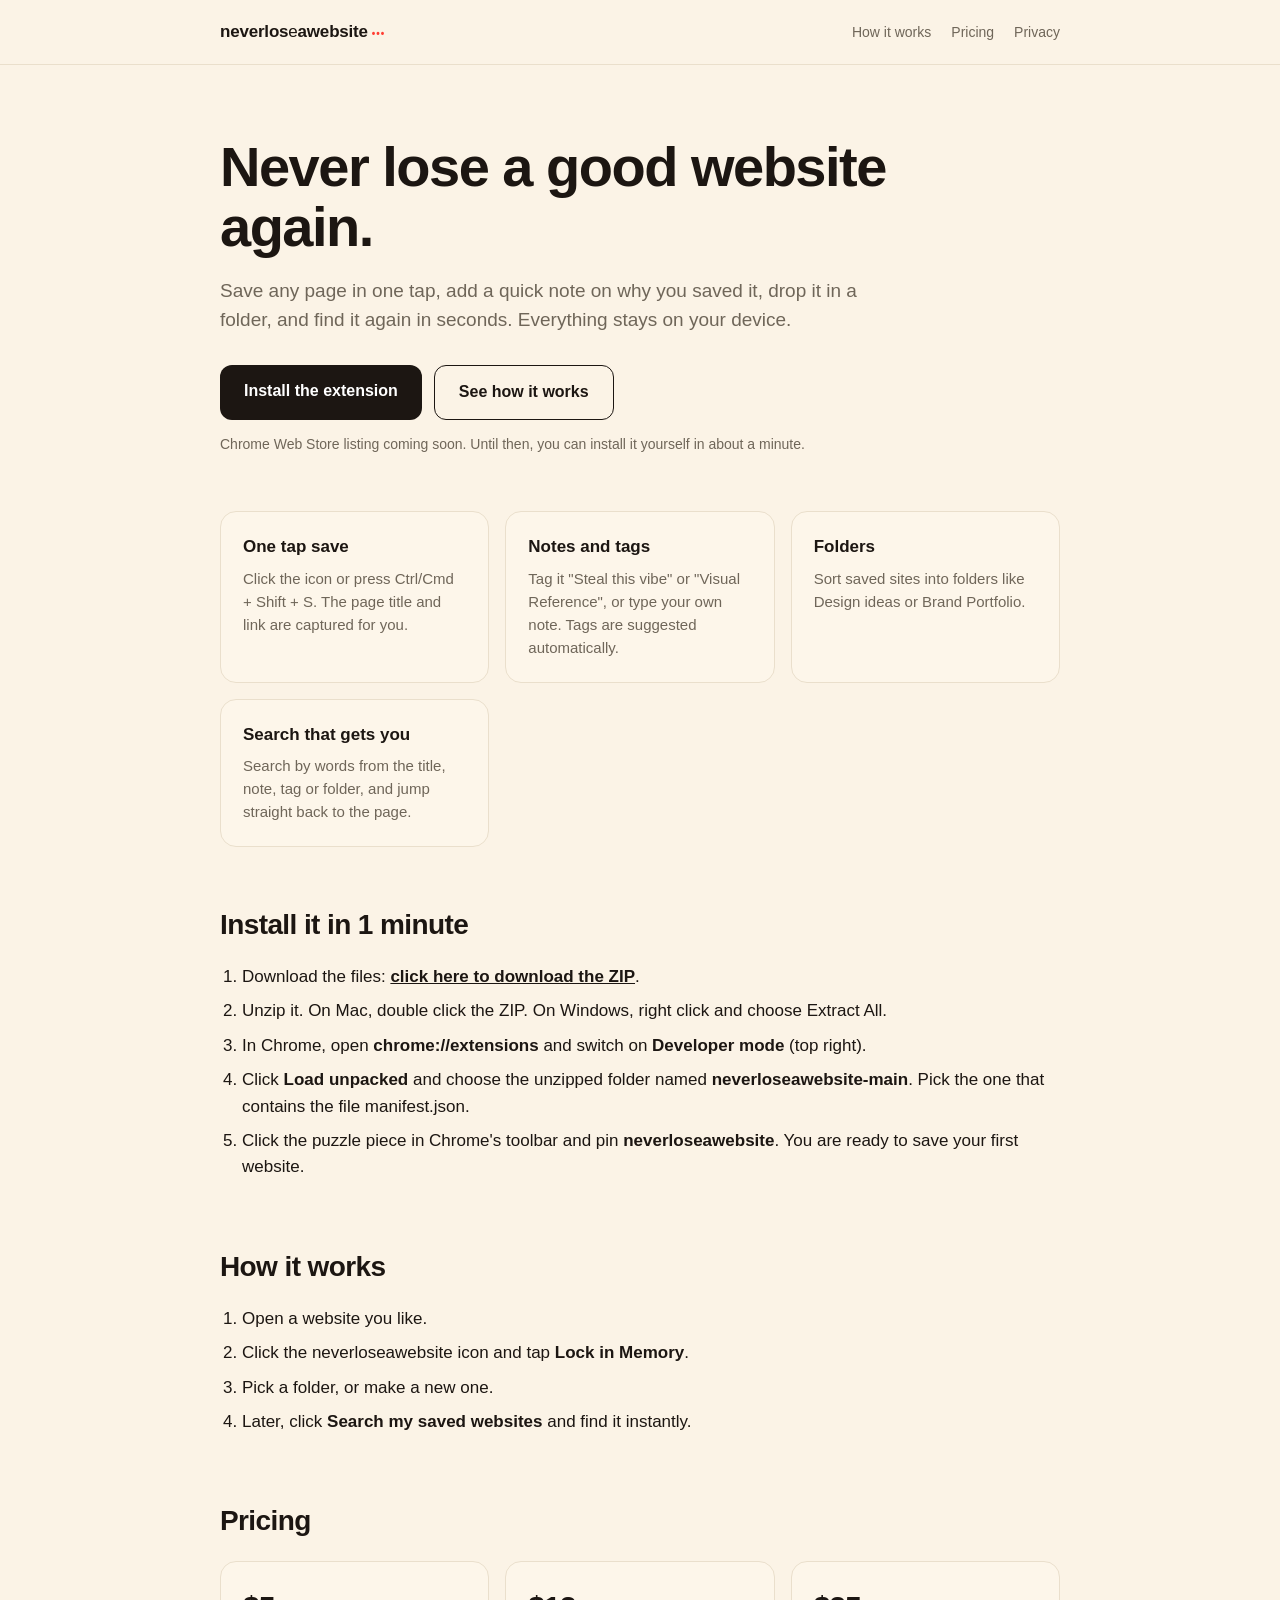
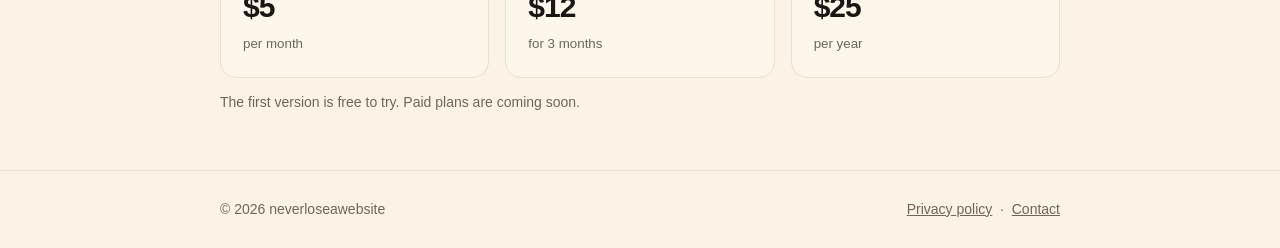
==== index.html @ d27f5d8a "Add install guide to landing page and README Co-Authored-By: Claude Sonnet 5.5 <noreply@anthropic.co" ====
<!DOCTYPE html>
<html lang="en">
<head>
<meta charset="UTF-8">
<meta name="viewport" content="width=device-width, initial-scale=1">
<title>neverloseawebsite | Save any website in one tap</title>
<meta name="description" content="A Chrome extension that saves any website in one tap with a note and tags, sorts it into folders, and helps you find it again in seconds.">
<link rel="icon" href="icons/icon48.png">
<link rel="stylesheet" href="style.css">
</head>
<body>
<header><div class="wrap">
  <a class="logo" href="/">neverlos<span>e</span>awebsite<i>&bull;&bull;&bull;</i></a>
  <nav><a href="#how">How it works</a><a href="#pricing">Pricing</a><a href="privacy.html">Privacy</a></nav>
</div></header>

<main class="wrap">
  <section class="hero">
    <h1>Never lose a good website again.</h1>
    <p class="sub">Save any page in one tap, add a quick note on why you saved it, drop it in a folder, and find it again in seconds. Everything stays on your device.</p>
    <div class="cta">
      <a class="btn" href="#install">Install the extension</a>
      <a class="btn alt" href="#how">See how it works</a>
    </div>
    <p class="note">Chrome Web Store listing coming soon. Until then, you can install it yourself in about a minute.</p>
  </section>

  <section class="grid">
    <div class="card"><h3>One tap save</h3><p>Click the icon or press Ctrl/Cmd + Shift + S. The page title and link are captured for you.</p></div>
    <div class="card"><h3>Notes and tags</h3><p>Tag it "Steal this vibe" or "Visual Reference", or type your own note. Tags are suggested automatically.</p></div>
    <div class="card"><h3>Folders</h3><p>Sort saved sites into folders like Design ideas or Brand Portfolio.</p></div>
    <div class="card"><h3>Search that gets you</h3><p>Search by words from the title, note, tag or folder, and jump straight back to the page.</p></div>
  </section>

  <section class="steps" id="install">
    <h2>Install it in 1 minute</h2>
    <ol>
      <li>Download the files: <a href="https://github.com/preksss1310/neverloseawebsite/archive/refs/heads/main.zip"><b>click here to download the ZIP</b></a>.</li>
      <li>Unzip it. On Mac, double click the ZIP. On Windows, right click and choose Extract All.</li>
      <li>In Chrome, open <b>chrome://extensions</b> and switch on <b>Developer mode</b> (top right).</li>
      <li>Click <b>Load unpacked</b> and choose the unzipped folder named <b>neverloseawebsite-main</b>. Pick the one that contains the file manifest.json.</li>
      <li>Click the puzzle piece in Chrome's toolbar and pin <b>neverloseawebsite</b>. You are ready to save your first website.</li>
    </ol>
  </section>

  <section class="steps" id="how">
    <h2>How it works</h2>
    <ol>
      <li>Open a website you like.</li>
      <li>Click the neverloseawebsite icon and tap <b>Lock in Memory</b>.</li>
      <li>Pick a folder, or make a new one.</li>
      <li>Later, click <b>Search my saved websites</b> and find it instantly.</li>
    </ol>
  </section>

  <section class="pricing" id="pricing">
    <h2>Pricing</h2>
    <div class="plans">
      <div class="card plan"><b>$5</b><small>per month</small></div>
      <div class="card plan"><b>$12</b><small>for 3 months</small></div>
      <div class="card plan"><b>$25</b><small>per year</small></div>
    </div>
    <p class="note">The first version is free to try. Paid plans are coming soon.</p>
  </section>
</main>

<footer><div class="wrap">
  <span>&copy; 2026 neverloseawebsite</span>
  <span><a href="privacy.html">Privacy policy</a> &nbsp;&middot;&nbsp; <a href="https://github.com/preksss1310/neverloseawebsite/issues">Contact</a></span>
</div></footer>
</body>
</html>
---- style.css ----
*{box-sizing:border-box;margin:0;padding:0}
:root{--bg:#fbf3e6;--card:#fdf6ea;--line:#eadfcc;--ink:#1c1612;--mute:#6f6659;--red:#ff3b30}
body{background:var(--bg);color:var(--ink);font-family:-apple-system,BlinkMacSystemFont,"Segoe UI",Roboto,Helvetica,Arial,sans-serif;line-height:1.55}
a{color:inherit}
.wrap{max-width:880px;margin:0 auto;padding:0 20px}
header{border-bottom:1px solid var(--line)}
header .wrap{display:flex;justify-content:space-between;align-items:center;height:64px}
.logo{font-weight:700;font-size:17px;letter-spacing:-.2px;text-decoration:none}
.logo span{font-weight:400}
.logo i{color:var(--red);font-style:normal;font-size:10px;letter-spacing:1px;margin-left:4px}
nav a{font-size:14px;color:var(--mute);text-decoration:none;margin-left:20px}
nav a:hover{color:var(--ink)}
.hero{padding:72px 0 56px}
h1{font-size:clamp(34px,6vw,56px);line-height:1.08;letter-spacing:-1.5px;max-width:14em}
.sub{font-size:19px;color:var(--mute);max-width:34em;margin-top:18px}
.cta{display:flex;flex-wrap:wrap;gap:12px;margin-top:30px}
.btn{display:inline-block;padding:14px 24px;border-radius:12px;font-weight:600;font-size:16px;text-decoration:none;background:var(--ink);color:#fff}
.btn.alt{background:transparent;color:var(--ink);border:1.5px solid var(--ink)}
.note{font-size:14px;color:var(--mute);margin-top:14px}
.grid{display:grid;grid-template-columns:repeat(auto-fit,minmax(240px,1fr));gap:16px;padding-bottom:56px}
.card{background:var(--card);border:1px solid var(--line);border-radius:16px;padding:22px}
.card h3{font-size:17px;margin-bottom:6px}
.card p{font-size:15px;color:var(--mute)}
h2{font-size:28px;letter-spacing:-.6px;margin-bottom:18px}
.steps{padding-bottom:56px}
.steps ol{padding-left:22px;font-size:17px}
.steps li{margin-bottom:8px}
.pricing{padding-bottom:56px}
.plans{display:grid;grid-template-columns:repeat(auto-fit,minmax(200px,1fr));gap:16px}
.plan b{font-size:30px;letter-spacing:-1px}
.plan small{display:block;color:var(--mute);margin-top:4px}
footer{border-top:1px solid var(--line);padding:28px 0;font-size:14px;color:var(--mute)}
footer .wrap{display:flex;flex-wrap:wrap;gap:8px 24px;justify-content:space-between}
.doc{padding:56px 0 72px;max-width:680px}
.doc h1{font-size:38px;letter-spacing:-1px;margin-bottom:8px}
.doc h2{font-size:21px;margin:30px 0 8px;letter-spacing:-.3px}
.doc p,.doc li{font-size:16px;margin-bottom:10px}
.doc ul{padding-left:22px}
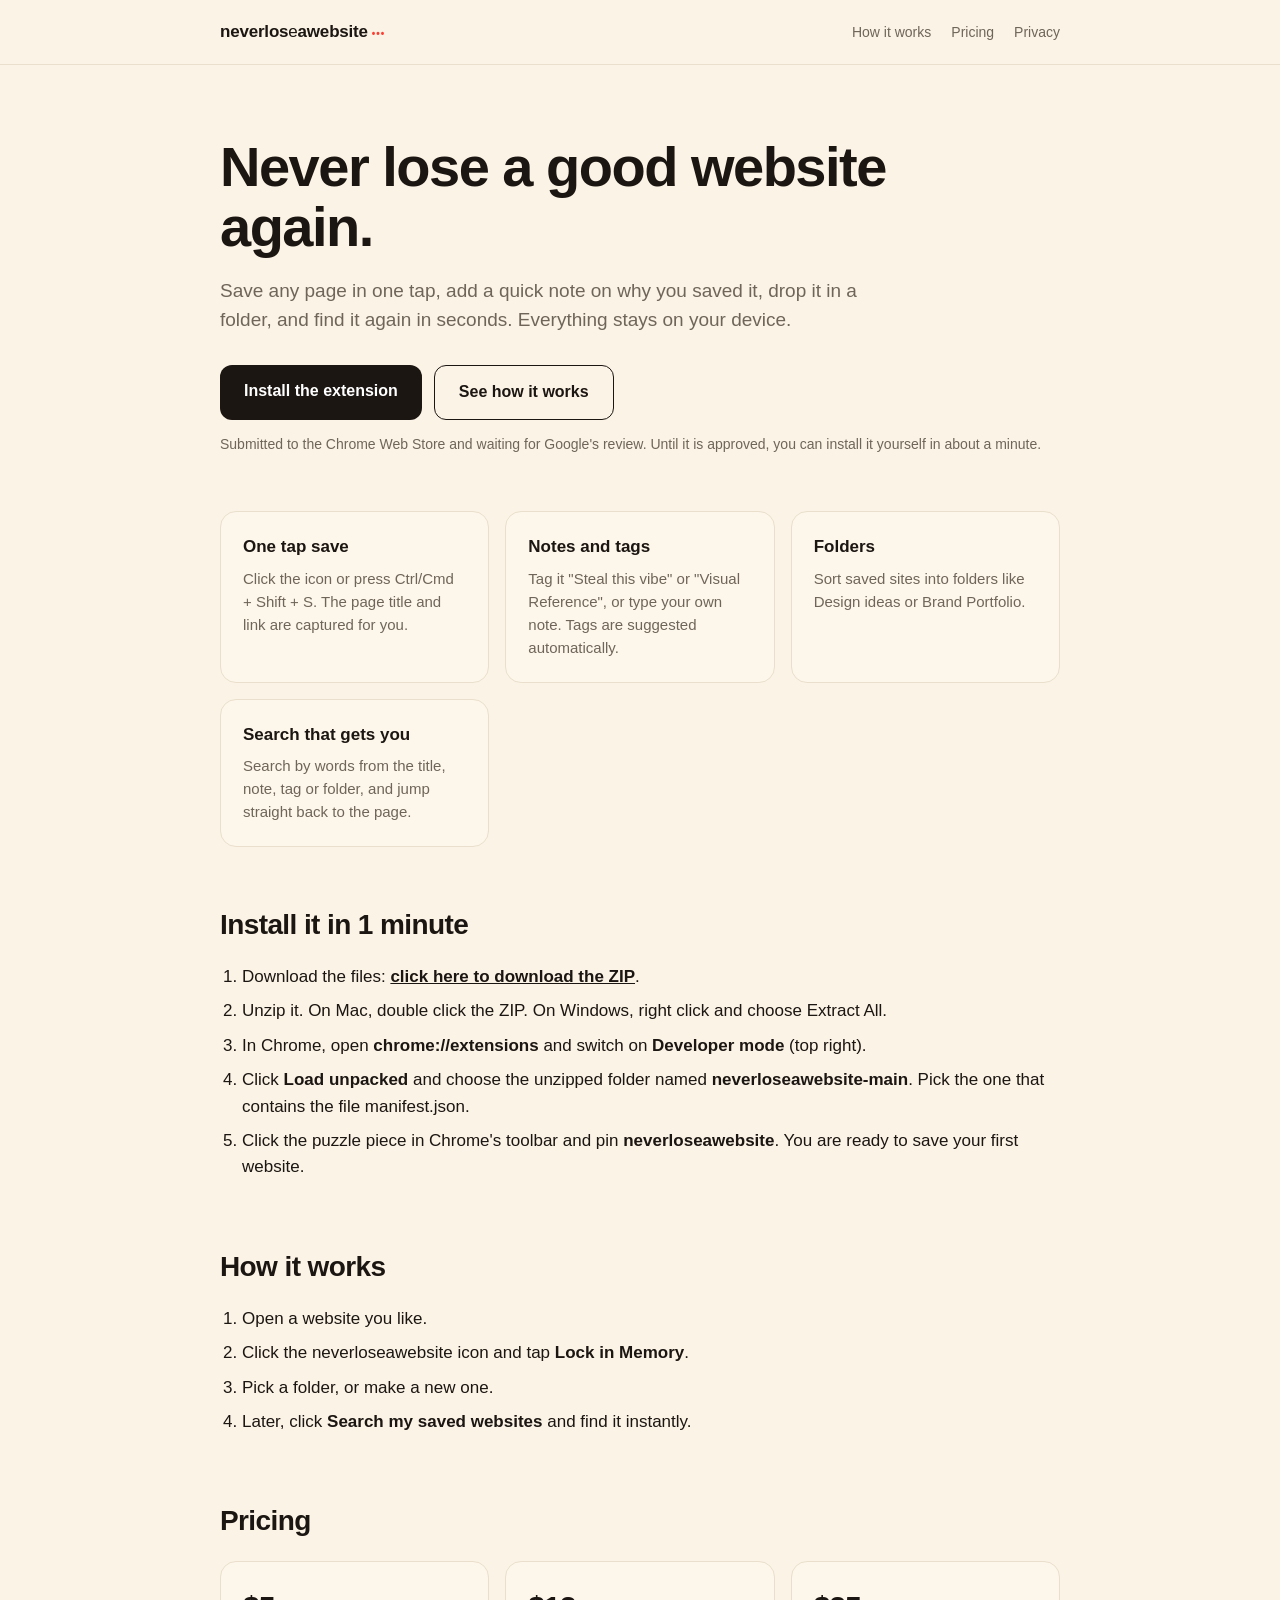
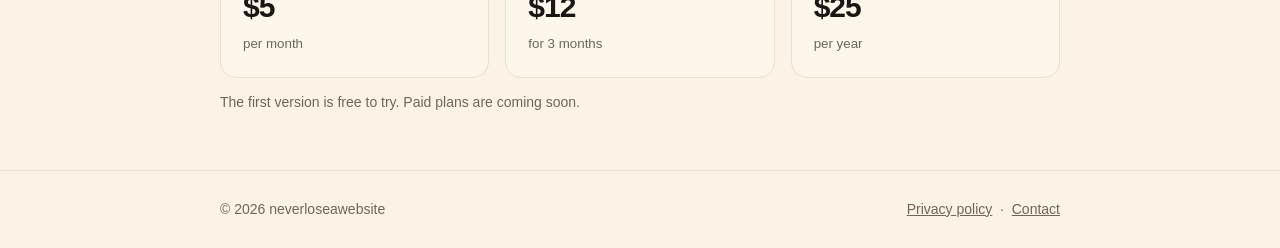
==== commit d3a6d189: "Landing page: note that the extension is in Chrome Web Store review Co-Authored-By: Claude Sonnet 5." ====
--- a/index.html
+++ b/index.html
@@ -22,7 +22,7 @@
       <a class="btn" href="#install">Install the extension</a>
       <a class="btn alt" href="#how">See how it works</a>
     </div>
-    <p class="note">Chrome Web Store listing coming soon. Until then, you can install it yourself in about a minute.</p>
+    <p class="note">Submitted to the Chrome Web Store and waiting for Google's review. Until it is approved, you can install it yourself in about a minute.</p>
   </section>
 
   <section class="grid">
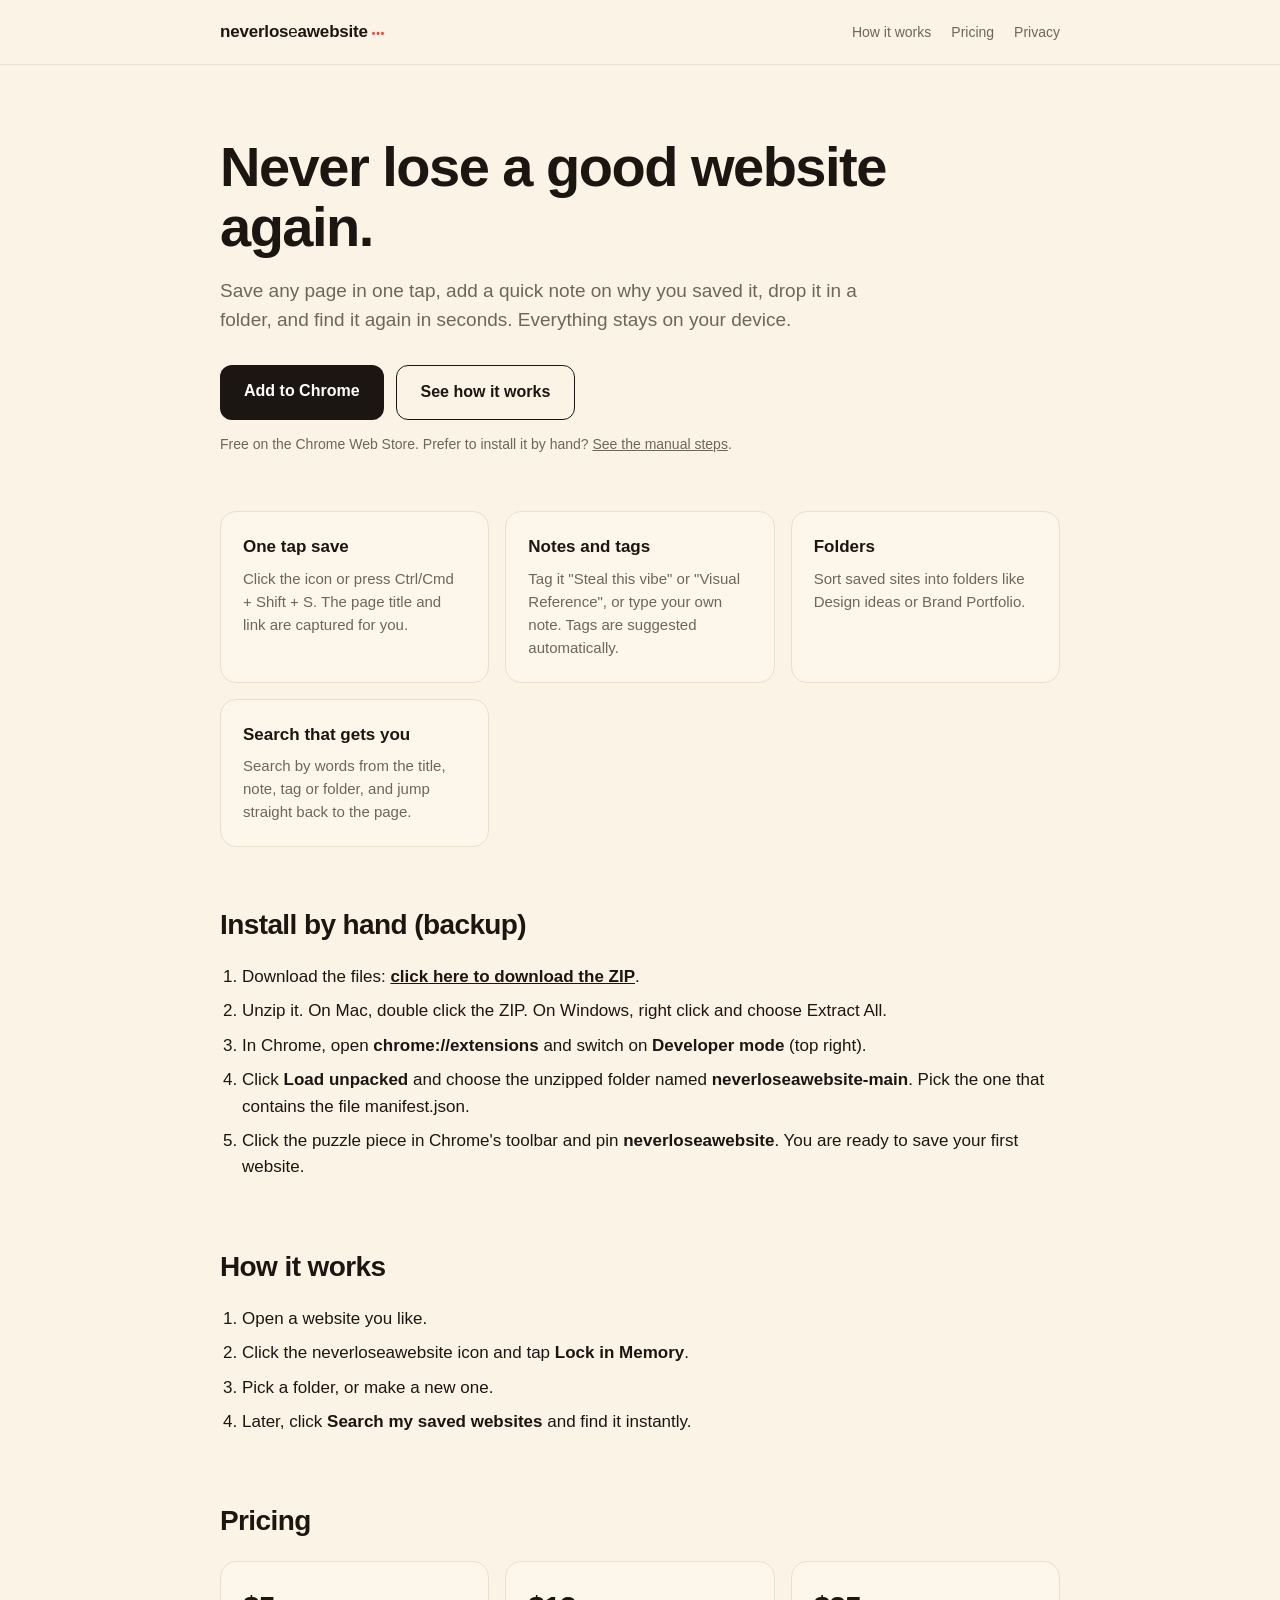
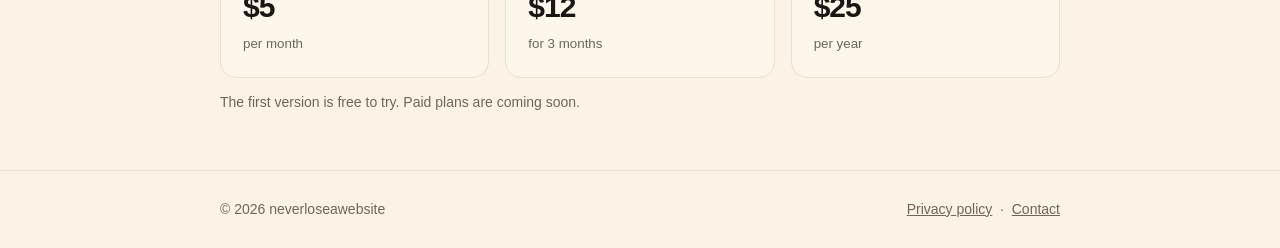
==== commit 426757cc: "Landing page: link to the live Chrome Web Store listing Co-Authored-By: Claude Sonnet 5.5 <noreply@a" ====
--- a/index.html
+++ b/index.html
@@ -7,6 +7,9 @@
 <meta name="description" content="A Chrome extension that saves any website in one tap with a note and tags, sorts it into folders, and helps you find it again in seconds.">
 <link rel="icon" href="icons/icon48.png">
 <link rel="stylesheet" href="style.css">
+<script>
+  (function(c,l,a,r,i,t,y){c[a]=c[a]||function(){(c[a].q=c[a].q||[]).push(arguments)};t=l.createElement(r);t.async=1;t.src="https://www.clarity.ms/tag/"+i;y=l.getElementsByTagName(r)[0];y.parentNode.insertBefore(t,y);})(window,document,"clarity","script","z2q0ud1vxc");
+</script>
 </head>
 <body>
 <header><div class="wrap">
@@ -19,10 +22,10 @@
     <h1>Never lose a good website again.</h1>
     <p class="sub">Save any page in one tap, add a quick note on why you saved it, drop it in a folder, and find it again in seconds. Everything stays on your device.</p>
     <div class="cta">
-      <a class="btn" href="#install">Install the extension</a>
+      <a class="btn" href="https://chromewebstore.google.com/detail/neverloseawebsite/dgohoablonkihbfppaafmcgccmpkafag">Add to Chrome</a>
       <a class="btn alt" href="#how">See how it works</a>
     </div>
-    <p class="note">Submitted to the Chrome Web Store and waiting for Google's review. Until it is approved, you can install it yourself in about a minute.</p>
+    <p class="note">Free on the Chrome Web Store. Prefer to install it by hand? <a href="#install">See the manual steps</a>.</p>
   </section>
 
   <section class="grid">
@@ -33,7 +36,7 @@
   </section>
 
   <section class="steps" id="install">
-    <h2>Install it in 1 minute</h2>
+    <h2>Install by hand (backup)</h2>
     <ol>
       <li>Download the files: <a href="https://github.com/preksss1310/neverloseawebsite/archive/refs/heads/main.zip"><b>click here to download the ZIP</b></a>.</li>
       <li>Unzip it. On Mac, double click the ZIP. On Windows, right click and choose Extract All.</li>
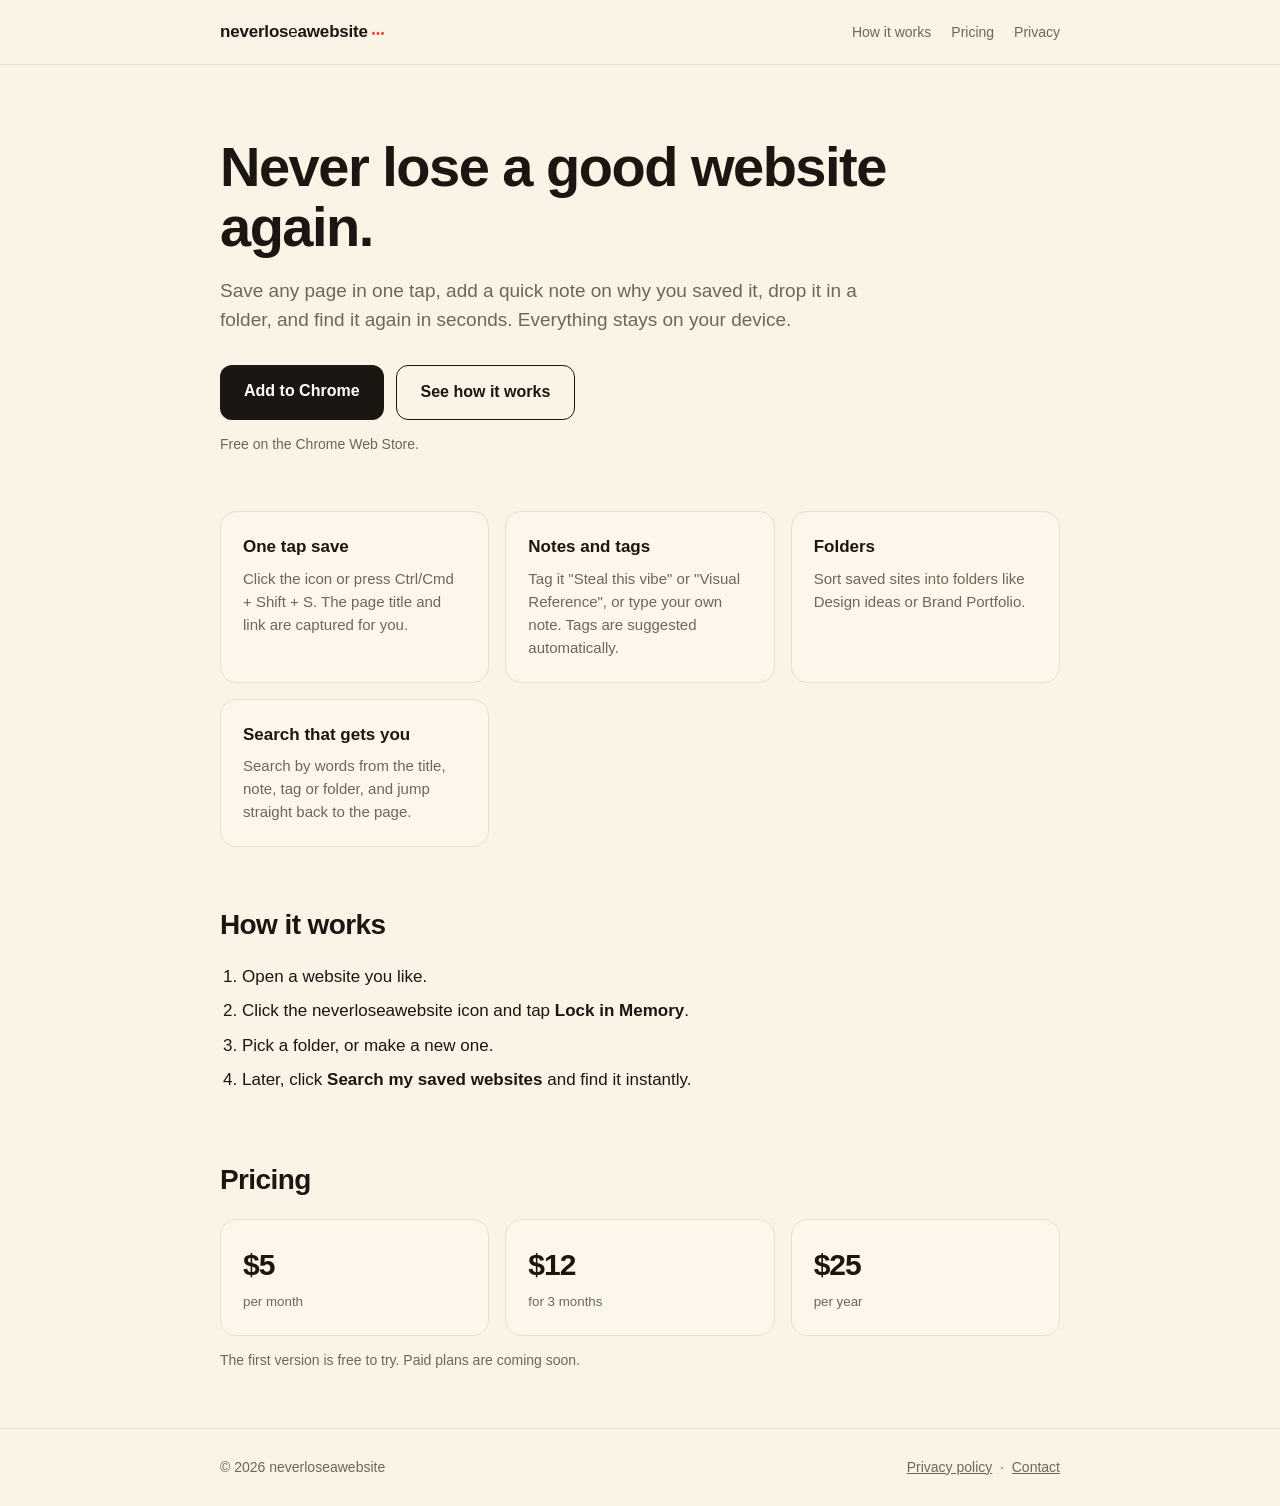
==== commit 381ac495: "v1.2.0: smarter on-device tag detection; remove manual install steps from site Co-Authored-By: Claud" ====
--- a/index.html
+++ b/index.html
@@ -25,7 +25,7 @@
       <a class="btn" href="https://chromewebstore.google.com/detail/neverloseawebsite/dgohoablonkihbfppaafmcgccmpkafag">Add to Chrome</a>
       <a class="btn alt" href="#how">See how it works</a>
     </div>
-    <p class="note">Free on the Chrome Web Store. Prefer to install it by hand? <a href="#install">See the manual steps</a>.</p>
+    <p class="note">Free on the Chrome Web Store.</p>
   </section>
 
   <section class="grid">
@@ -33,17 +33,6 @@
     <div class="card"><h3>Notes and tags</h3><p>Tag it "Steal this vibe" or "Visual Reference", or type your own note. Tags are suggested automatically.</p></div>
     <div class="card"><h3>Folders</h3><p>Sort saved sites into folders like Design ideas or Brand Portfolio.</p></div>
     <div class="card"><h3>Search that gets you</h3><p>Search by words from the title, note, tag or folder, and jump straight back to the page.</p></div>
-  </section>
-
-  <section class="steps" id="install">
-    <h2>Install by hand (backup)</h2>
-    <ol>
-      <li>Download the files: <a href="https://github.com/preksss1310/neverloseawebsite/archive/refs/heads/main.zip"><b>click here to download the ZIP</b></a>.</li>
-      <li>Unzip it. On Mac, double click the ZIP. On Windows, right click and choose Extract All.</li>
-      <li>In Chrome, open <b>chrome://extensions</b> and switch on <b>Developer mode</b> (top right).</li>
-      <li>Click <b>Load unpacked</b> and choose the unzipped folder named <b>neverloseawebsite-main</b>. Pick the one that contains the file manifest.json.</li>
-      <li>Click the puzzle piece in Chrome's toolbar and pin <b>neverloseawebsite</b>. You are ready to save your first website.</li>
-    </ol>
   </section>
 
   <section class="steps" id="how">
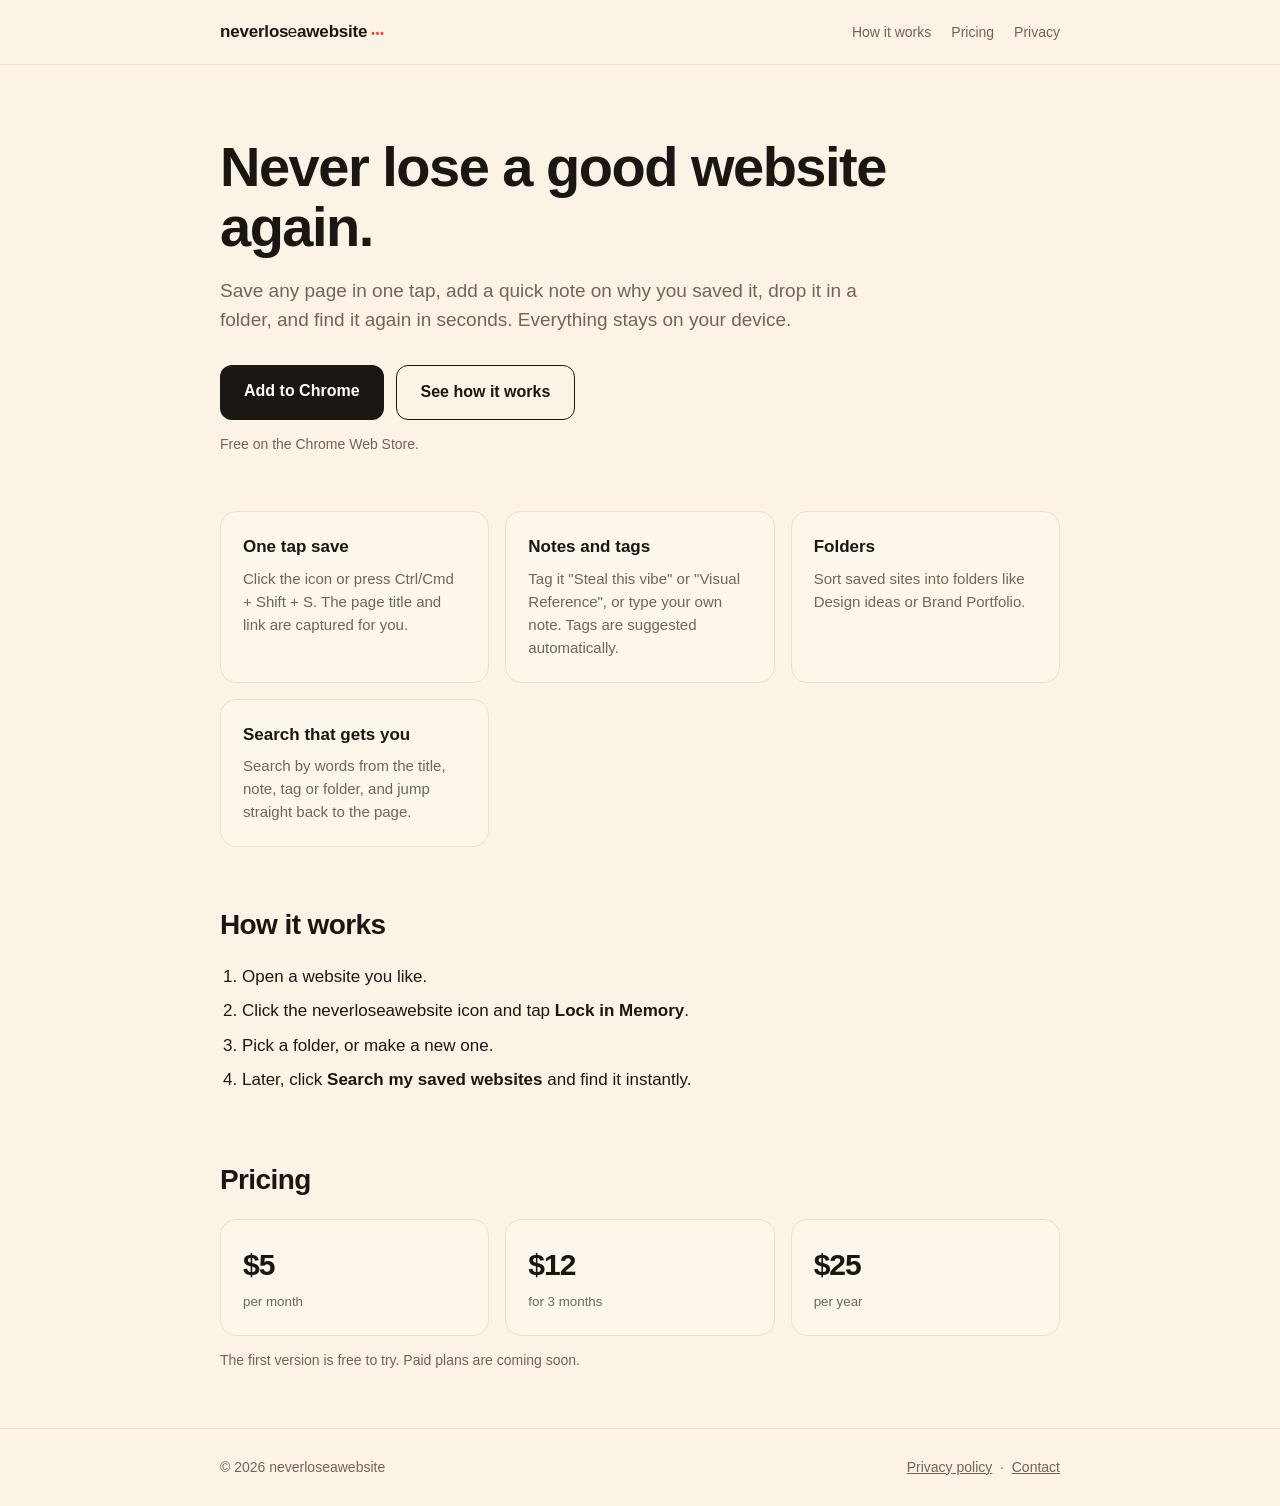
==== commit 73c04acc: "Wordmark kerning and spacing fix, bolder search link Co-Authored-By: Claude Sonnet 5.5 <noreply@anth" ====
--- a/index.html
+++ b/index.html
@@ -13,7 +13,7 @@
 </head>
 <body>
 <header><div class="wrap">
-  <a class="logo" href="/">neverlos<span>e</span>awebsite<i>&bull;&bull;&bull;</i></a>
+  <a class="logo" href="/">neverlos<span style="margin-left:-0.03em">e</span>awebsite<i>&bull;&bull;&bull;</i></a>
   <nav><a href="#how">How it works</a><a href="#pricing">Pricing</a><a href="privacy.html">Privacy</a></nav>
 </div></header>
 
--- a/style.css
+++ b/style.css
@@ -5,7 +5,7 @@
 .wrap{max-width:880px;margin:0 auto;padding:0 20px}
 header{border-bottom:1px solid var(--line)}
 header .wrap{display:flex;justify-content:space-between;align-items:center;height:64px}
-.logo{font-weight:700;font-size:17px;letter-spacing:-.2px;text-decoration:none}
+.logo{font-weight:700;font-size:17px;letter-spacing:-.2px;text-decoration:none;font-kerning:normal;text-rendering:optimizeLegibility}
 .logo span{font-weight:400}
 .logo i{color:var(--red);font-style:normal;font-size:10px;letter-spacing:1px;margin-left:4px}
 nav a{font-size:14px;color:var(--mute);text-decoration:none;margin-left:20px}
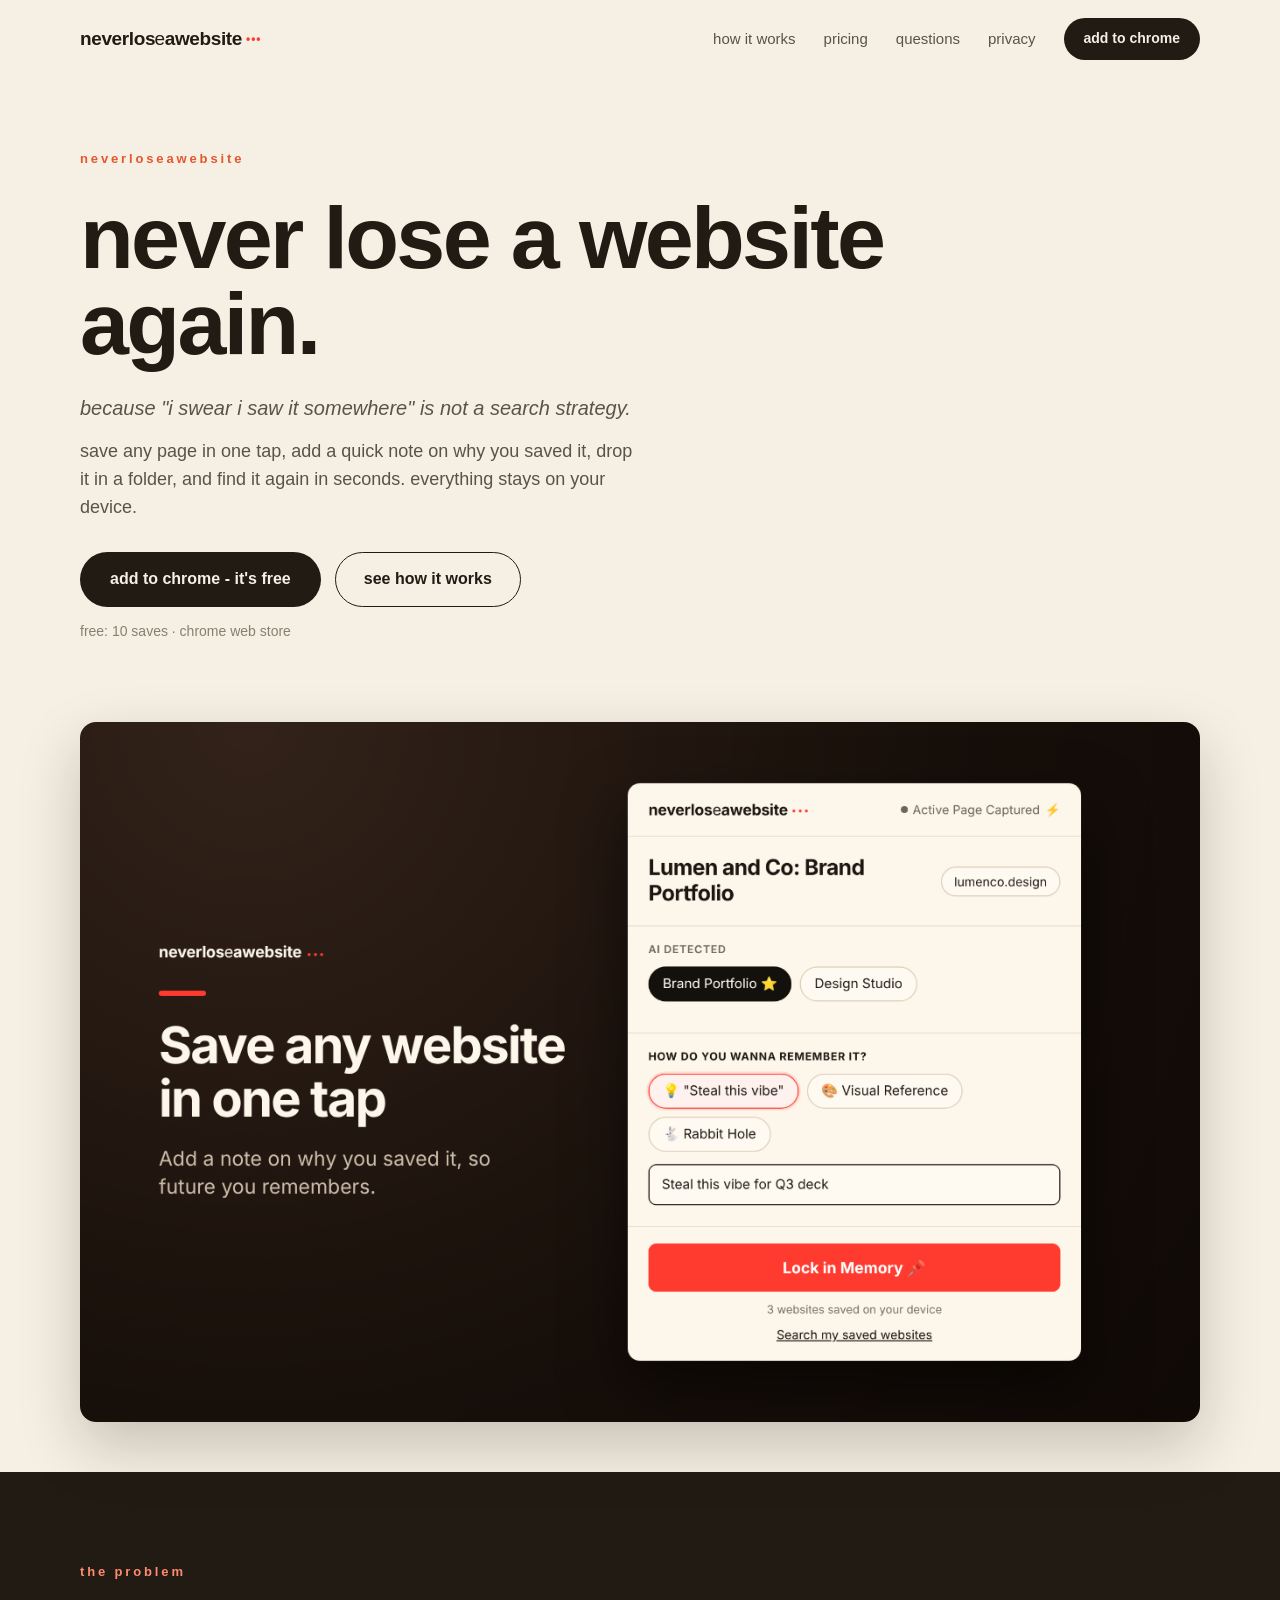
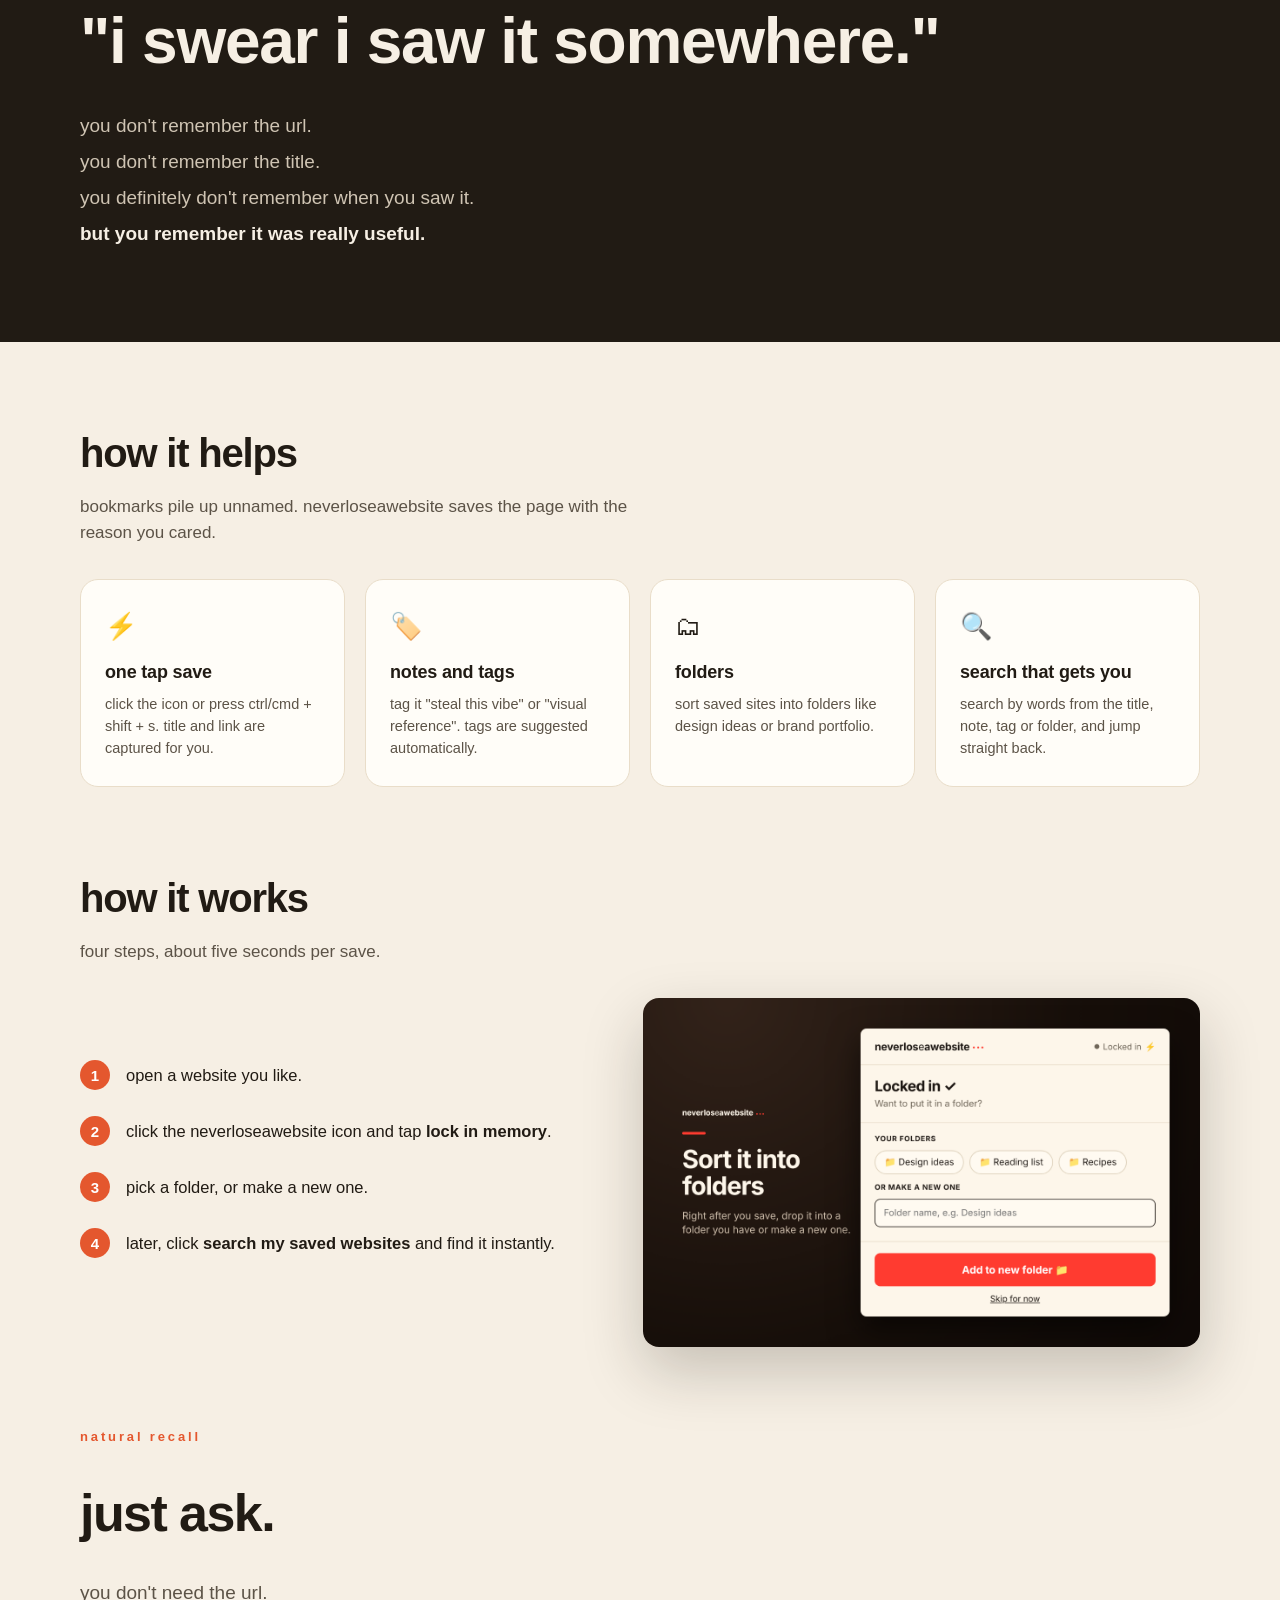
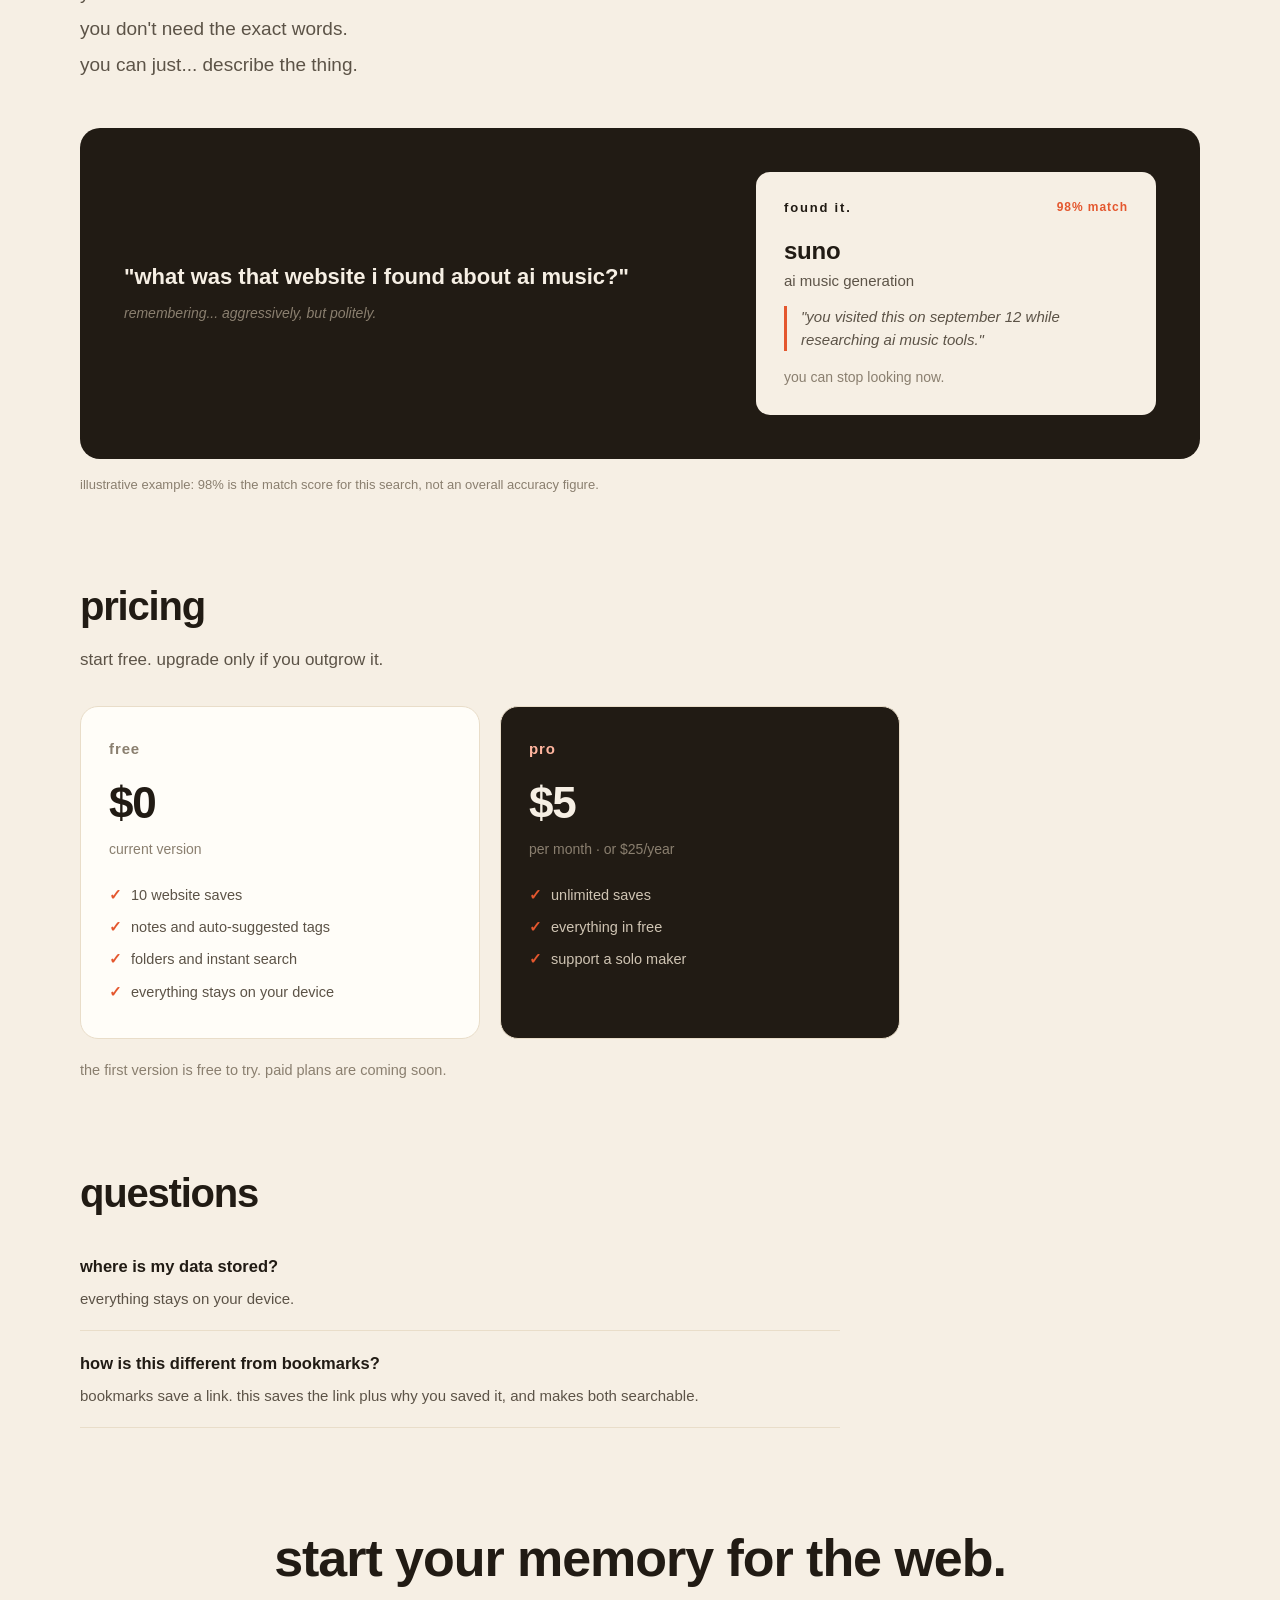
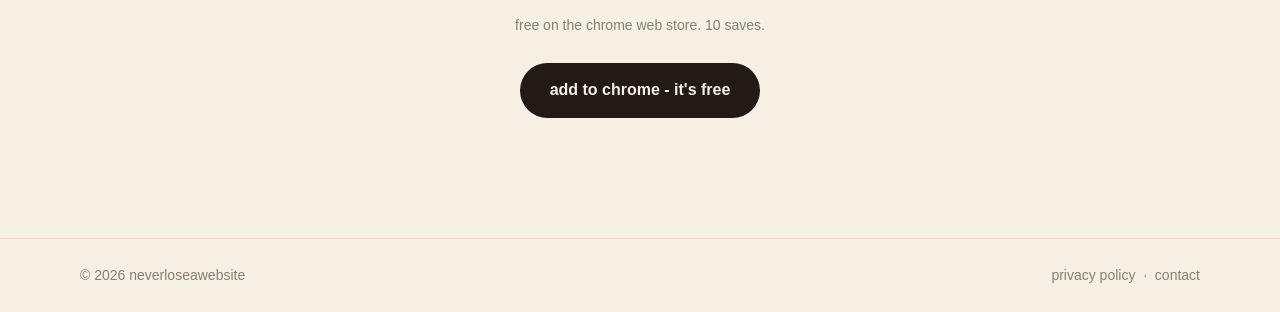
==== commit 378e49a3: "Add files via upload" ====
--- a/index.html
+++ b/index.html
@@ -1,64 +1,317 @@
 <!DOCTYPE html>
 <html lang="en">
+<script>document.documentElement.classList.add("js")</script>
 <head>
 <meta charset="UTF-8">
 <meta name="viewport" content="width=device-width, initial-scale=1">
-<title>neverloseawebsite | Save any website in one tap</title>
-<meta name="description" content="A Chrome extension that saves any website in one tap with a note and tags, sorts it into folders, and helps you find it again in seconds.">
+<title>neverloseawebsite | save any website in one tap</title>
+<meta name="description" content="a chrome extension that saves any website in one tap with a note and tags, sorts it into folders, and helps you find it again in seconds.">
 <link rel="icon" href="icons/icon48.png">
-<link rel="stylesheet" href="style.css">
 <script>
   (function(c,l,a,r,i,t,y){c[a]=c[a]||function(){(c[a].q=c[a].q||[]).push(arguments)};t=l.createElement(r);t.async=1;t.src="https://www.clarity.ms/tag/"+i;y=l.getElementsByTagName(r)[0];y.parentNode.insertBefore(t,y);})(window,document,"clarity","script","z2q0ud1vxc");
 </script>
+<style>
+*{margin:0;padding:0;box-sizing:border-box}
+:root{--bg:#f6efe4;--ink:#211b14;--mute:#5c5347;--faint:#8a7f6f;--accent:#e4572e;--card:#fffdf8;--line:#e9ddc9}
+html{scroll-behavior:smooth}
+body{background:var(--bg);color:var(--ink);font-family:-apple-system,BlinkMacSystemFont,'Inter','Segoe UI',Helvetica,Arial,sans-serif;line-height:1.55}
+a{color:inherit;text-decoration:none}
+.wrap{max-width:1200px;margin:0 auto;padding:0 40px}
+nav{position:sticky;top:0;z-index:50;background:rgba(246,239,228,.88);backdrop-filter:blur(10px);-webkit-backdrop-filter:blur(10px);border-bottom:1px solid transparent;transition:border-color .3s}
+nav.scrolled{border-bottom-color:var(--line)}
+.nav-in{max-width:1200px;margin:0 auto;padding:18px 40px;display:flex;justify-content:space-between;align-items:center}
+.logo{font-weight:700;font-size:19px;letter-spacing:-.02em;font-kerning:normal;text-rendering:optimizeLegibility}
+.logo .le{font-weight:400;margin-left:-.03em}
+.logo i{color:#ff3b30;font-style:normal;font-size:12px;letter-spacing:1px;margin-left:4px;vertical-align:2px}
+.navlinks{display:flex;gap:28px;align-items:center;font-size:15px;color:var(--mute)}
+.navlinks a{transition:color .2s}
+.navlinks a:hover{color:var(--ink)}
+.navcta{background:var(--ink);color:var(--bg);padding:10px 20px;border-radius:24px;font-weight:700;font-size:14px;transition:transform .2s,box-shadow .2s}
+.navcta:hover{transform:translateY(-1px);box-shadow:0 6px 18px rgba(33,27,20,.25)}
+.hero{padding-top:70px;padding-bottom:60px}
+.kicker{font-size:13px;font-weight:800;letter-spacing:.22em;color:var(--accent);margin-bottom:26px}
+h1{font-size:clamp(44px,8vw,88px);line-height:.98;letter-spacing:-.03em;font-weight:900;max-width:900px}
+.witty{margin-top:26px;font-size:20px;color:var(--mute);font-style:italic}
+.sub{margin-top:14px;font-size:18px;line-height:1.55;color:var(--mute);max-width:560px}
+.ctarow{margin-top:30px;display:flex;gap:14px;align-items:center;flex-wrap:wrap}
+.btnp{display:inline-block;white-space:nowrap;background:var(--ink);color:var(--bg);padding:15px 30px;border-radius:30px;font-weight:700;font-size:16px;transition:transform .2s,box-shadow .2s}
+.btnp:hover{transform:translateY(-2px);box-shadow:0 10px 24px rgba(33,27,20,.28)}
+.btns{display:inline-block;white-space:nowrap;border:1.5px solid var(--ink);padding:14px 28px;border-radius:30px;font-weight:700;font-size:16px;transition:background .2s,color .2s}
+.btns:hover{background:var(--ink);color:var(--bg)}
+.micro{margin-top:14px;font-size:14px;color:var(--faint)}
+.heroimg{padding-bottom:70px}
+.heroimg img{width:100%;border-radius:16px;box-shadow:0 24px 60px rgba(33,27,20,.22);display:block;will-change:transform}
+.problem{background:var(--ink);color:var(--bg);padding:90px 0}
+.pk{font-size:13px;font-weight:800;letter-spacing:.22em;color:#ff8a70;margin-bottom:26px}
+.problem h2{font-size:clamp(34px,5.5vw,64px);line-height:1.02;letter-spacing:-.02em;font-weight:900;max-width:900px}
+.plines{margin-top:34px;font-size:19px;line-height:1.9;color:#cfc4b3}
+.plines b{color:var(--bg)}
+.section{padding-top:80px}
+h2.sec{font-size:clamp(28px,4vw,40px);letter-spacing:-.03em;font-weight:800;margin-bottom:10px}
+.secdesc{color:var(--mute);font-size:17px;margin-bottom:34px;max-width:560px;line-height:1.5}
+.cards{display:grid;grid-template-columns:repeat(auto-fit,minmax(240px,1fr));gap:20px}
+.card{background:var(--card);border:1px solid var(--line);border-radius:18px;padding:26px 24px;transition:transform .25s,box-shadow .25s}
+.card:hover{transform:translateY(-4px);box-shadow:0 14px 34px rgba(33,27,20,.12)}
+.card .ic{font-size:26px;margin-bottom:12px}
+.card h3{font-size:18px;font-weight:800;margin-bottom:8px;letter-spacing:-.01em}
+.card p{font-size:14.5px;line-height:1.5;color:var(--mute)}
+.how{display:flex;gap:56px;align-items:center}
+.howsteps{flex:1}
+.step{display:flex;gap:16px;margin-bottom:26px}
+.stepn{background:var(--accent);color:#fff;width:30px;height:30px;border-radius:50%;display:flex;align-items:center;justify-content:center;font-weight:800;font-size:15px;flex-shrink:0}
+.step p{font-size:16.5px;line-height:1.45;padding-top:4px}
+.howimg{flex:1.1}
+.howimg img{width:100%;border-radius:16px;box-shadow:0 24px 60px rgba(33,27,20,.22);display:block}
+.recall .demo{margin-top:44px;background:var(--ink);border-radius:20px;padding:44px;display:flex;gap:40px;align-items:center}
+.dleft{flex:1}
+.dq{color:var(--bg);font-size:22px;font-weight:700;line-height:1.4}
+.qsub{color:var(--faint);font-size:14px;margin-top:10px;font-style:italic}
+.dcard{background:var(--bg);border-radius:14px;padding:26px 28px;width:400px;flex-shrink:0;transition:transform .3s}
+.dcard:hover{transform:rotate(-.6deg) scale(1.015)}
+.found{font-size:13px;font-weight:800;letter-spacing:.14em;color:var(--ink)}
+.match{float:right;font-size:12px;font-weight:800;color:var(--accent);letter-spacing:.08em}
+.dname{font-size:24px;font-weight:900;margin-top:14px;letter-spacing:-.01em}
+.dcat{color:var(--mute);font-size:15px;margin-bottom:14px}
+.dquote{border-left:3px solid var(--accent);padding-left:14px;color:var(--mute);font-size:15px;font-style:italic;line-height:1.5}
+.dwitty{margin-top:16px;font-size:14px;color:var(--faint)}
+.exampletag{margin-top:16px;font-size:13px;color:var(--faint)}
+.pricing{display:flex;gap:20px;max-width:820px}
+.pricecard{flex:1;background:var(--card);border:1px solid var(--line);border-radius:18px;padding:30px 28px;transition:transform .25s,box-shadow .25s}
+.pricecard:hover{transform:translateY(-4px);box-shadow:0 14px 34px rgba(33,27,20,.12)}
+.pricecard.dark{background:var(--ink);color:var(--bg)}
+.pricecard.dark .pl li{color:#cfc4b3}
+.plan{font-size:15px;font-weight:800;letter-spacing:.06em;color:var(--faint)}
+.pricecard.dark .plan{color:#ffb59f}
+.amount{font-size:44px;font-weight:800;letter-spacing:-.03em;margin:8px 0 2px}
+.per{font-size:14px;color:var(--faint);margin-bottom:18px}
+.pl{list-style:none}
+.pl li{font-size:14.5px;color:var(--mute);padding:5px 0 5px 22px;position:relative}
+.pl li:before{content:'\2713';position:absolute;left:0;color:var(--accent);font-weight:800}
+.pricenote{margin-top:20px;font-size:14.5px;color:var(--faint)}
+.faq{max-width:760px}
+.q{border-bottom:1px solid var(--line);padding:20px 0}
+.q b{font-size:16.5px}
+.q p{font-size:15px;color:var(--mute);margin-top:8px;line-height:1.5}
+.finalcta{text-align:center;padding-top:90px;padding-bottom:100px}
+.finalcta h2{font-size:clamp(32px,5vw,52px);letter-spacing:-.02em;font-weight:900}
+.finalcta .micro{margin-top:16px}
+.finalcta .btnp{margin-top:26px}
+footer{border-top:1px solid var(--line);margin-top:20px}
+.foot-in{max-width:1200px;margin:0 auto;padding:26px 40px;display:flex;justify-content:space-between;flex-wrap:wrap;gap:8px 24px;font-size:14px;color:var(--faint)}
+.foot-in a:hover{color:var(--ink)}
+.js .reveal{opacity:0;transform:translateY(26px);transition:opacity .7s cubic-bezier(.22,.61,.36,1),transform .7s cubic-bezier(.22,.61,.36,1)}
+.js .reveal.in{opacity:1;transform:none}
+.d1{transition-delay:.08s}.d2{transition-delay:.16s}.d3{transition-delay:.24s}.d4{transition-delay:.32s}
+@media (max-width:900px){
+  .how{flex-direction:column;align-items:stretch}
+  .recall .demo{flex-direction:column;align-items:stretch;padding:30px}
+  .dcard{width:100%}
+  .pricing{flex-direction:column}
+}
+@media (max-width:640px){
+  .wrap,.nav-in,.foot-in{padding-left:20px;padding-right:20px}
+  .navlinks a:not(.navcta){display:none}
+  .hero{padding-top:44px;padding-bottom:40px}
+}
+@media (prefers-reduced-motion:reduce){
+  html{scroll-behavior:auto}
+  .js .reveal{opacity:1;transform:none;transition:none}
+  *{animation:none!important;transition:none!important}
+}
+</style>
 </head>
 <body>
-<header><div class="wrap">
-  <a class="logo" href="/">neverlos<span style="margin-left:-0.03em">e</span>awebsite<i>&bull;&bull;&bull;</i></a>
-  <nav><a href="#how">How it works</a><a href="#pricing">Pricing</a><a href="privacy.html">Privacy</a></nav>
-</div></header>
-
-<main class="wrap">
-  <section class="hero">
-    <h1>Never lose a good website again.</h1>
-    <p class="sub">Save any page in one tap, add a quick note on why you saved it, drop it in a folder, and find it again in seconds. Everything stays on your device.</p>
-    <div class="cta">
-      <a class="btn" href="https://chromewebstore.google.com/detail/neverloseawebsite/dgohoablonkihbfppaafmcgccmpkafag">Add to Chrome</a>
-      <a class="btn alt" href="#how">See how it works</a>
-    </div>
-    <p class="note">Free on the Chrome Web Store.</p>
-  </section>
-
-  <section class="grid">
-    <div class="card"><h3>One tap save</h3><p>Click the icon or press Ctrl/Cmd + Shift + S. The page title and link are captured for you.</p></div>
-    <div class="card"><h3>Notes and tags</h3><p>Tag it "Steal this vibe" or "Visual Reference", or type your own note. Tags are suggested automatically.</p></div>
-    <div class="card"><h3>Folders</h3><p>Sort saved sites into folders like Design ideas or Brand Portfolio.</p></div>
-    <div class="card"><h3>Search that gets you</h3><p>Search by words from the title, note, tag or folder, and jump straight back to the page.</p></div>
-  </section>
-
-  <section class="steps" id="how">
-    <h2>How it works</h2>
-    <ol>
-      <li>Open a website you like.</li>
-      <li>Click the neverloseawebsite icon and tap <b>Lock in Memory</b>.</li>
-      <li>Pick a folder, or make a new one.</li>
-      <li>Later, click <b>Search my saved websites</b> and find it instantly.</li>
-    </ol>
-  </section>
-
-  <section class="pricing" id="pricing">
-    <h2>Pricing</h2>
-    <div class="plans">
-      <div class="card plan"><b>$5</b><small>per month</small></div>
-      <div class="card plan"><b>$12</b><small>for 3 months</small></div>
-      <div class="card plan"><b>$25</b><small>per year</small></div>
-    </div>
-    <p class="note">The first version is free to try. Paid plans are coming soon.</p>
-  </section>
+
+<nav id="nav"><div class="nav-in">
+  <a class="logo" href="/">neverlos<span class="le">e</span>awebsite<i>&bull;&bull;&bull;</i></a>
+  <div class="navlinks">
+    <a href="#how">how it works</a>
+    <a href="#pricing">pricing</a>
+    <a href="#faq">questions</a>
+    <a href="privacy.html">privacy</a>
+    <a class="navcta" href="https://chromewebstore.google.com/detail/neverloseawebsite/dgohoablonkihbfppaafmcgccmpkafag">add to chrome</a>
+  </div>
+</div></nav>
+
+<main>
+<div class="wrap hero">
+  <div class="kicker reveal">neverloseawebsite</div>
+  <h1 class="reveal d1">never lose a website again.</h1>
+  <p class="witty reveal d2">because "i swear i saw it somewhere" is not a search strategy.</p>
+  <p class="sub reveal d3">save any page in one tap, add a quick note on why you saved it, drop it in a folder, and find it again in seconds. everything stays on your device.</p>
+  <div class="ctarow reveal d4">
+    <a class="btnp" href="https://chromewebstore.google.com/detail/neverloseawebsite/dgohoablonkihbfppaafmcgccmpkafag">add to chrome - it's free</a>
+    <a class="btns" href="#how">see how it works</a>
+  </div>
+  <p class="micro reveal d4">free: 10 saves &middot; chrome web store</p>
+</div>
+
+<div class="wrap heroimg reveal" id="heroimg">
+  <img src="save-popup.png" alt="the neverloseawebsite save popup: one tap to save a page with a note, suggested tags and a folder">
+</div>
+
+<section class="problem"><div class="wrap">
+  <div class="pk reveal">the problem</div>
+  <h2 class="reveal d1">"i swear i saw it somewhere."</h2>
+  <div class="plines">
+    <p class="reveal d1">you don't remember the url.</p>
+    <p class="reveal d2">you don't remember the title.</p>
+    <p class="reveal d3">you definitely don't remember when you saw it.</p>
+    <p class="reveal d4"><b>but you remember it was really useful.</b></p>
+  </div>
+</div></section>
+
+<section class="wrap section">
+  <h2 class="sec reveal">how it helps</h2>
+  <p class="secdesc reveal d1">bookmarks pile up unnamed. neverloseawebsite saves the page with the reason you cared.</p>
+  <div class="cards">
+    <div class="card reveal d1"><div class="ic">&#9889;</div><h3>one tap save</h3><p>click the icon or press ctrl/cmd + shift + s. title and link are captured for you.</p></div>
+    <div class="card reveal d2"><div class="ic">&#127991;&#65039;</div><h3>notes and tags</h3><p>tag it "steal this vibe" or "visual reference". tags are suggested automatically.</p></div>
+    <div class="card reveal d3"><div class="ic">&#128450;</div><h3>folders</h3><p>sort saved sites into folders like design ideas or brand portfolio.</p></div>
+    <div class="card reveal d4"><div class="ic">&#128269;</div><h3>search that gets you</h3><p>search by words from the title, note, tag or folder, and jump straight back.</p></div>
+  </div>
+</section>
+
+<section class="wrap section" id="how">
+  <h2 class="sec reveal">how it works</h2>
+  <p class="secdesc reveal d1">four steps, about five seconds per save.</p>
+  <div class="how">
+    <div class="howsteps">
+      <div class="step reveal d1"><div class="stepn">1</div><p>open a website you like.</p></div>
+      <div class="step reveal d2"><div class="stepn">2</div><p>click the neverloseawebsite icon and tap <b>lock in memory</b>.</p></div>
+      <div class="step reveal d3"><div class="stepn">3</div><p>pick a folder, or make a new one.</p></div>
+      <div class="step reveal d4"><div class="stepn">4</div><p>later, click <b>search my saved websites</b> and find it instantly.</p></div>
+    </div>
+    <div class="howimg reveal d2"><img src="folders.png" alt="saved websites sorted into folders, searchable by title, note, tag or folder"></div>
+  </div>
+</section>
+
+<section class="wrap section recall">
+  <div class="kicker reveal">natural recall</div>
+  <h2 class="sec reveal d1" style="font-size:clamp(32px,5vw,52px)">just ask.</h2>
+  <div class="plines" style="margin-top:22px;color:var(--mute)">
+    <p class="reveal d1">you don't need the url.</p>
+    <p class="reveal d2">you don't need the exact words.</p>
+    <p class="reveal d3">you can just... describe the thing.</p>
+  </div>
+  <div class="demo reveal">
+    <div class="dleft">
+      <p class="dq">"what was that website i found about ai music?"</p>
+      <p class="qsub">remembering... aggressively, but politely.</p>
+    </div>
+    <div class="dcard">
+      <span class="match"><span id="matchnum">0</span>% match</span>
+      <div class="found">found it.</div>
+      <div class="dname">suno</div>
+      <div class="dcat">ai music generation</div>
+      <p class="dquote">"you visited this on september 12 while researching ai music tools."</p>
+      <p class="dwitty">you can stop looking now.</p>
+    </div>
+  </div>
+  <p class="exampletag reveal">illustrative example: 98% is the match score for this search, not an overall accuracy figure.</p>
+</section>
+
+<section class="wrap section" id="pricing">
+  <h2 class="sec reveal">pricing</h2>
+  <p class="secdesc reveal d1">start free. upgrade only if you outgrow it.</p>
+  <div class="pricing">
+    <div class="pricecard reveal d1">
+      <div class="plan">free</div><div class="amount">$0</div><div class="per">current version</div>
+      <ul class="pl"><li>10 website saves</li><li>notes and auto-suggested tags</li><li>folders and instant search</li><li>everything stays on your device</li></ul>
+    </div>
+    <div class="pricecard dark reveal d2">
+      <div class="plan">pro</div><div class="amount">$5</div><div class="per">per month &middot; or $25/year</div>
+      <ul class="pl"><li>unlimited saves</li><li>everything in free</li><li>support a solo maker</li></ul>
+    </div>
+  </div>
+  <p class="pricenote reveal">the first version is free to try. paid plans are coming soon.</p>
+</section>
+
+<section class="wrap section" id="faq">
+  <h2 class="sec reveal">questions</h2>
+  <div class="faq">
+    <div class="q reveal d1"><b>where is my data stored?</b><p>everything stays on your device.</p></div>
+    <div class="q reveal d2"><b>how is this different from bookmarks?</b><p>bookmarks save a link. this saves the link plus why you saved it, and makes both searchable.</p></div>
+  </div>
+</section>
+
+<div class="wrap finalcta">
+  <h2 class="reveal">start your memory for the web.</h2>
+  <p class="micro reveal d1">free on the chrome web store. 10 saves.</p>
+  <a class="btnp reveal d2" href="https://chromewebstore.google.com/detail/neverloseawebsite/dgohoablonkihbfppaafmcgccmpkafag">add to chrome - it's free</a>
+</div>
 </main>
 
-<footer><div class="wrap">
+<footer><div class="foot-in">
   <span>&copy; 2026 neverloseawebsite</span>
-  <span><a href="privacy.html">Privacy policy</a> &nbsp;&middot;&nbsp; <a href="https://github.com/preksss1310/neverloseawebsite/issues">Contact</a></span>
+  <span><a href="privacy.html">privacy policy</a> &nbsp;&middot;&nbsp; <a href="https://github.com/preksss1310/neverloseawebsite/issues">contact</a></span>
 </div></footer>
+
+<script>
+(function(){
+  var reduced = window.matchMedia('(prefers-reduced-motion: reduce)').matches;
+  var nav = document.getElementById('nav');
+  function onScrollNav(){ nav.classList.toggle('scrolled', window.scrollY > 8); }
+  window.addEventListener('scroll', onScrollNav, {passive:true}); onScrollNav();
+
+  if (reduced) {
+    document.querySelectorAll('.reveal').forEach(function(el){ el.classList.add('in'); });
+    var mn = document.getElementById('matchnum'); if (mn) mn.textContent = '98';
+    return;
+  }
+
+  var num = document.getElementById('matchnum');
+  if (!('IntersectionObserver' in window)) {
+    document.querySelectorAll('.reveal').forEach(function(el){ el.classList.add('in'); });
+    if (num) num.textContent = '98';
+    return;
+  }
+  var io = new IntersectionObserver(function(entries){
+    entries.forEach(function(e){
+      if (e.isIntersecting) { e.target.classList.add('in'); io.unobserve(e.target); }
+    });
+  }, {threshold: 0.12});
+  document.querySelectorAll('.reveal').forEach(function(el){ io.observe(el); });
+
+  if (num) {
+    var counted = false;
+    var nio = new IntersectionObserver(function(entries){
+      entries.forEach(function(e){
+        if (e.isIntersecting && !counted) {
+          counted = true; nio.disconnect();
+          var start = null, target = 98, dur = 1100;
+          function tick(t){
+            if (!start) start = t;
+            var p = Math.min((t - start) / dur, 1);
+            var eased = 1 - Math.pow(1 - p, 3);
+            num.textContent = Math.round(eased * target);
+            if (p < 1) requestAnimationFrame(tick);
+          }
+          requestAnimationFrame(tick);
+        }
+      });
+    }, {threshold: 0.4});
+    nio.observe(num.closest('.dcard'));
+  }
+
+  var himg = document.querySelector('#heroimg img');
+  if (himg) {
+    var ticking = false;
+    function parallax(){
+      var r = himg.getBoundingClientRect();
+      if (r.bottom > 0 && r.top < window.innerHeight) {
+        var off = (r.top + r.height/2 - window.innerHeight/2) * 0.06;
+        off = Math.max(-12, Math.min(20, off));
+        himg.style.transform = 'translateY(' + off.toFixed(1) + 'px)';
+      }
+      ticking = false;
+    }
+    window.addEventListener('scroll', function(){
+      if (!ticking) { requestAnimationFrame(parallax); ticking = true; }
+    }, {passive:true});
+    parallax();
+  }
+})();
+</script>
 </body>
 </html>
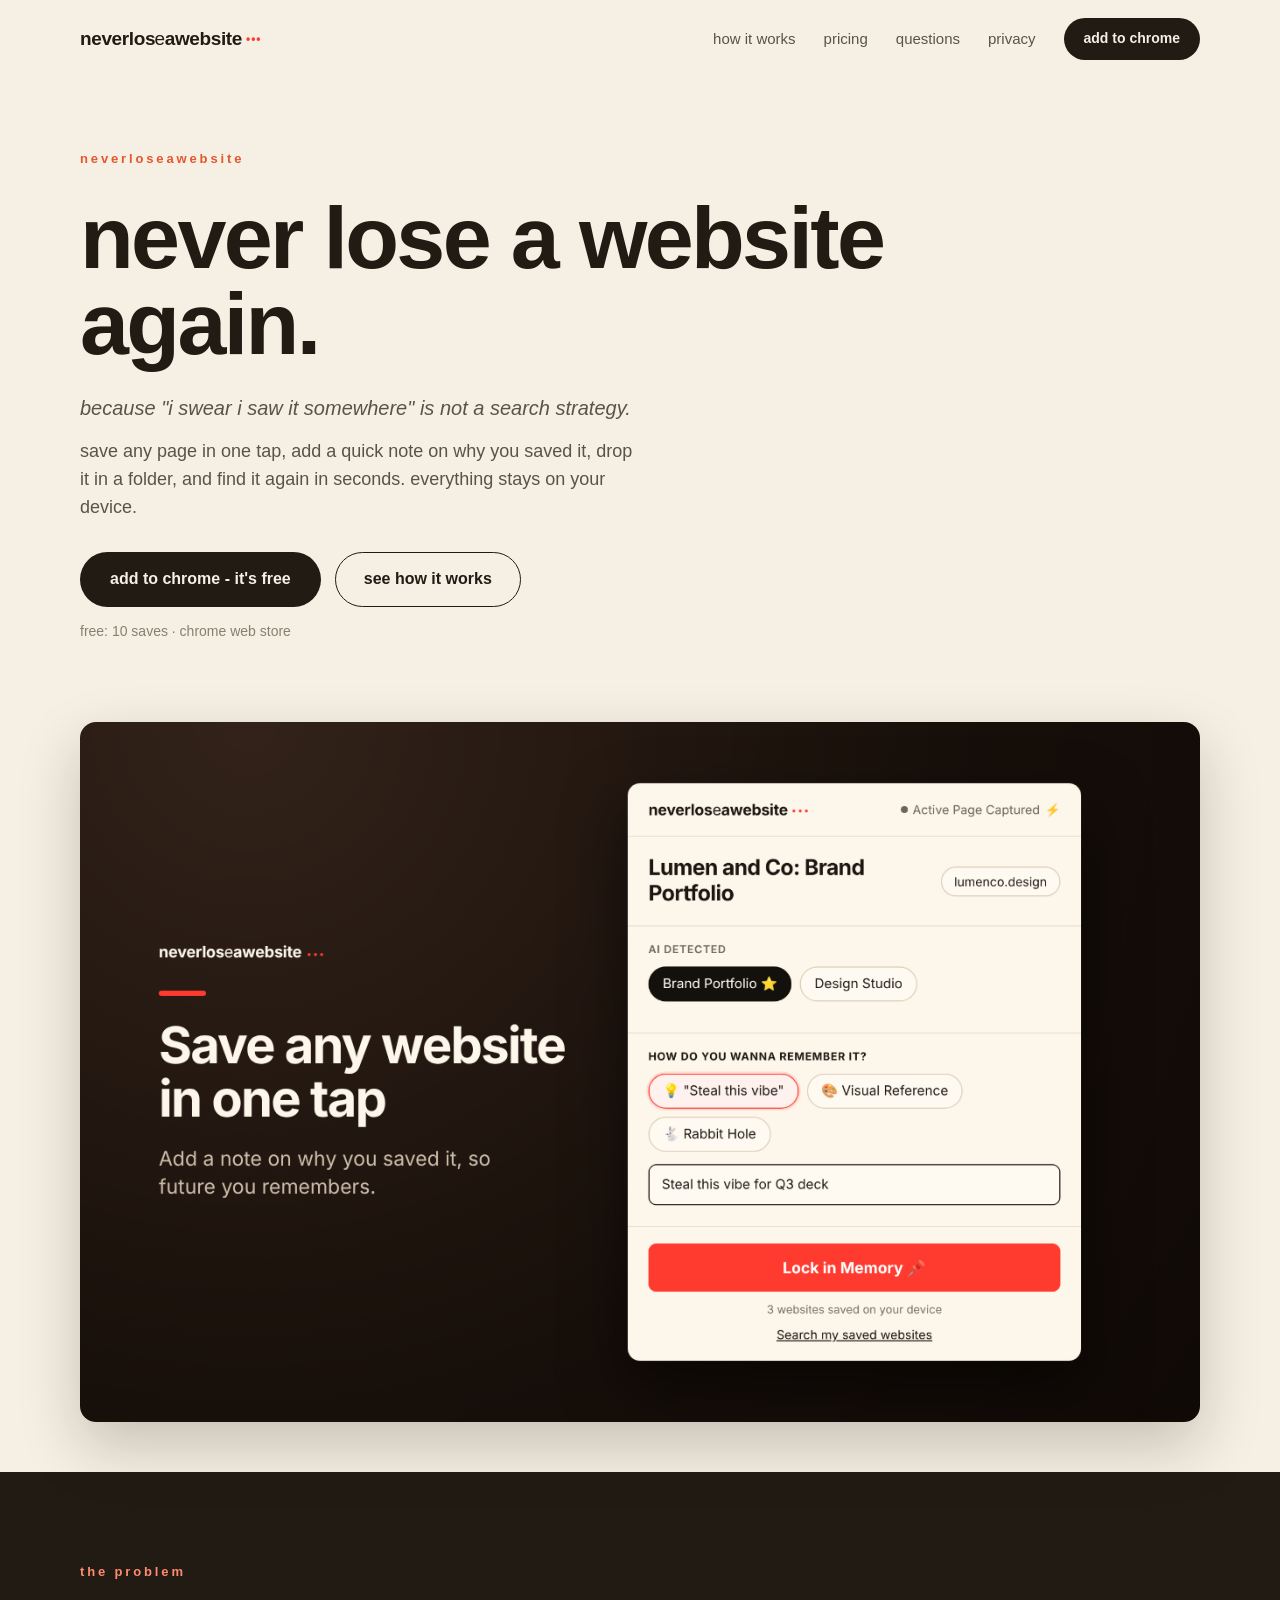
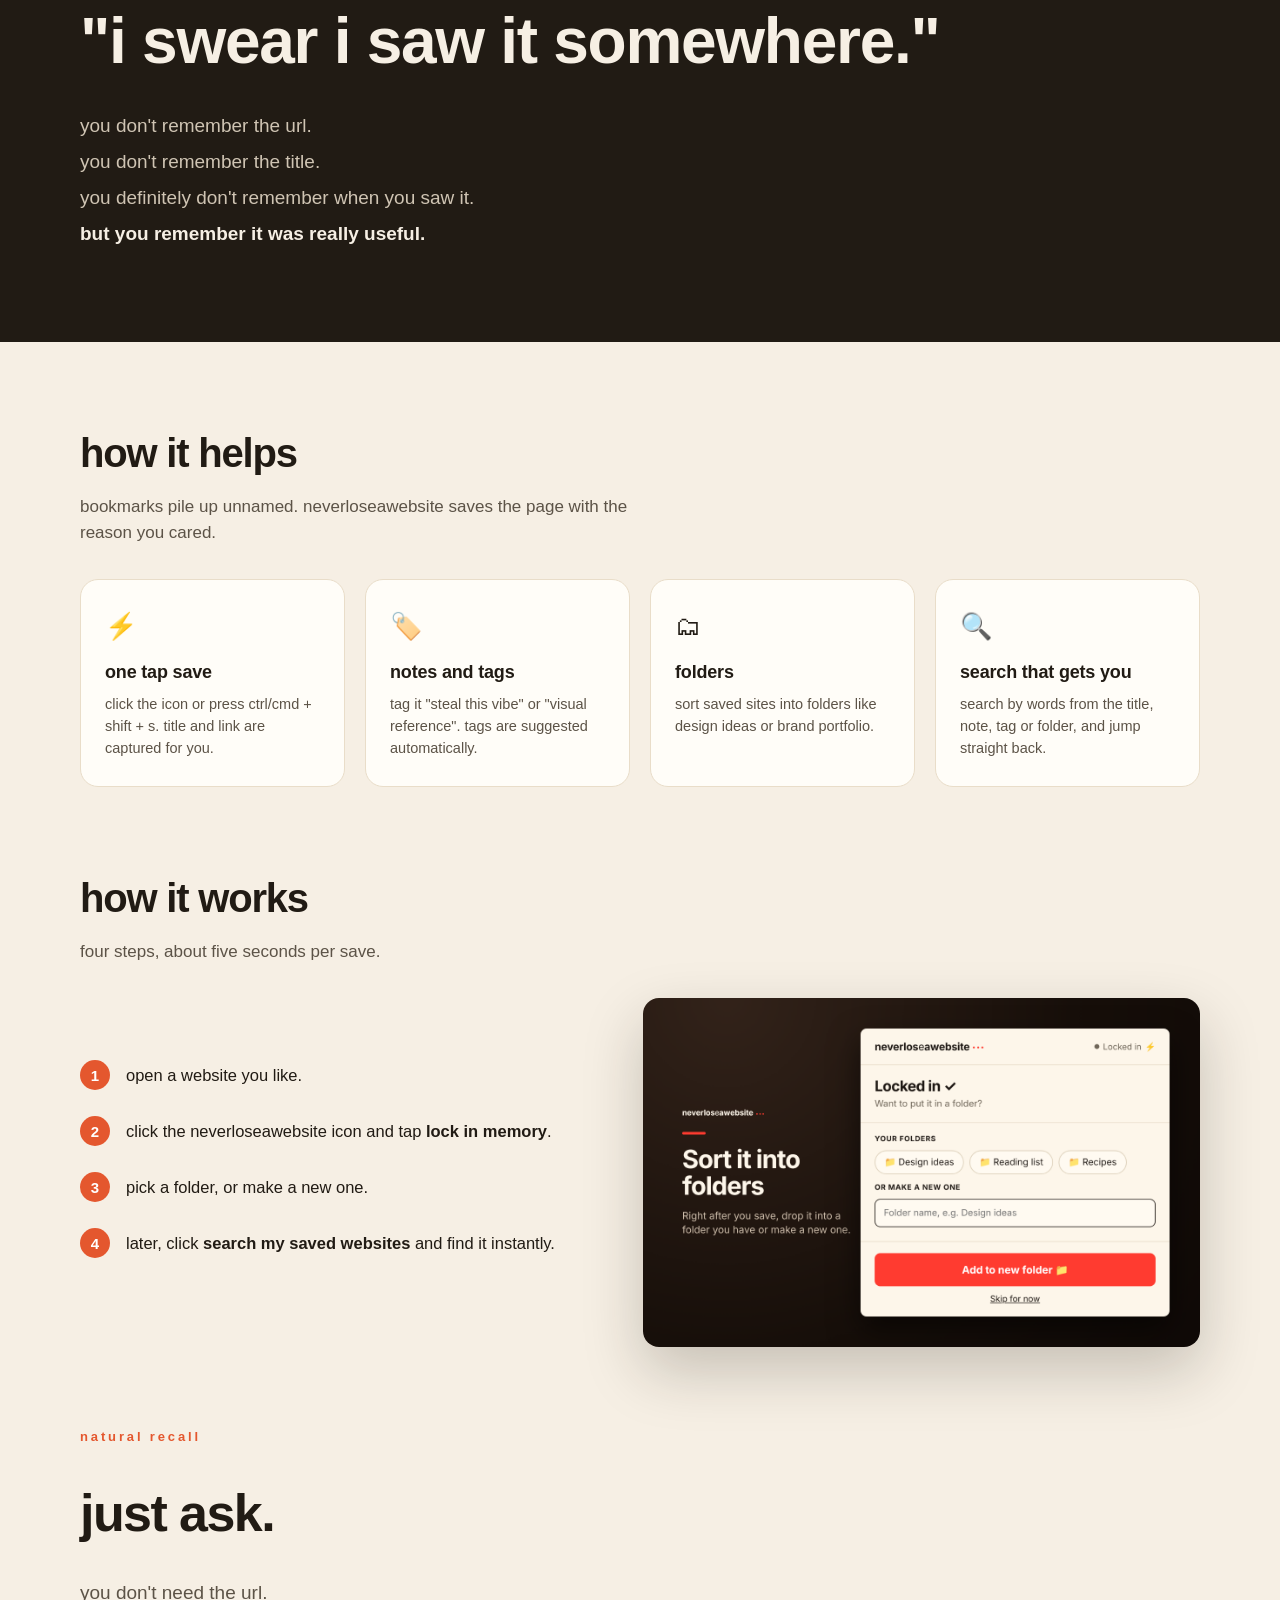
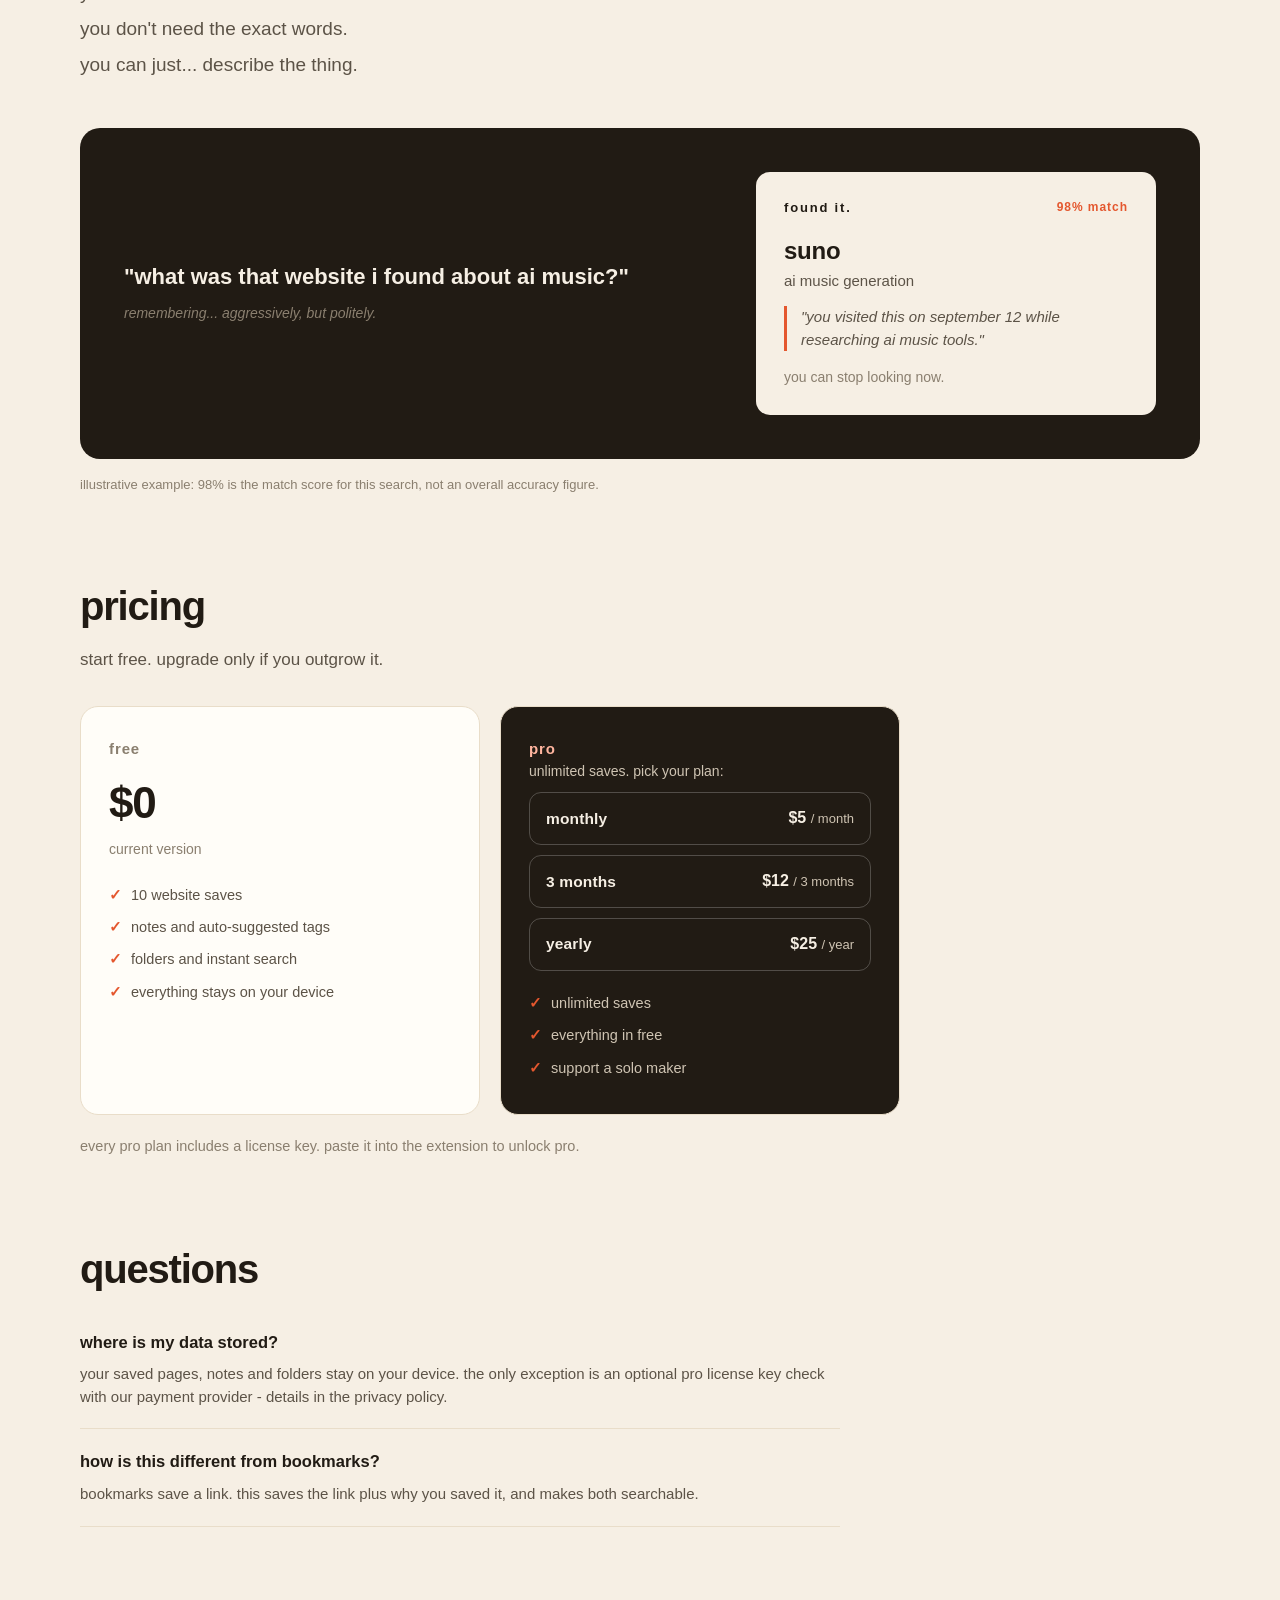
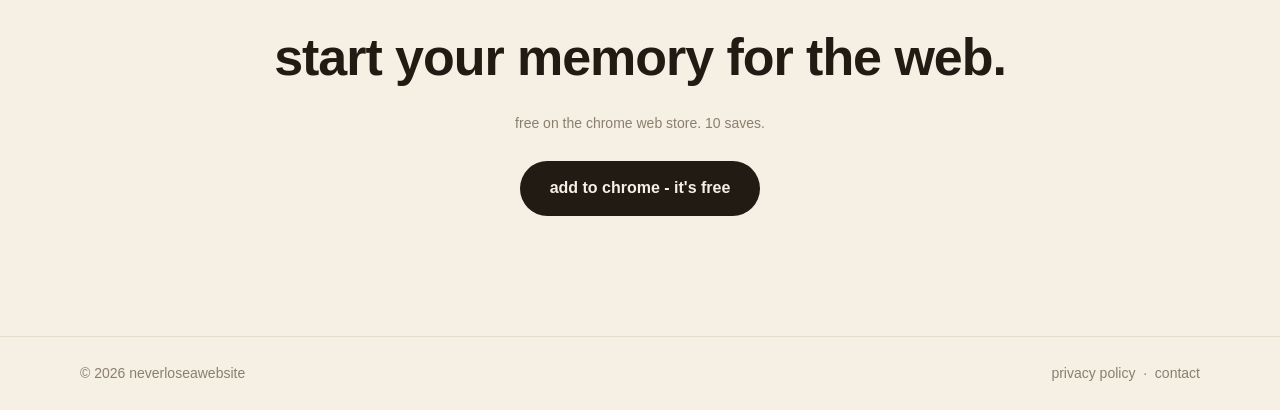
==== commit 9a22cdcd: "Add files via upload" ====
--- a/index.html
+++ b/index.html
@@ -87,6 +87,12 @@
 .pl{list-style:none}
 .pl li{font-size:14.5px;color:var(--mute);padding:5px 0 5px 22px;position:relative}
 .pl li:before{content:'\2713';position:absolute;left:0;color:var(--accent);font-weight:800}
+.planrow{display:flex;justify-content:space-between;align-items:center;padding:13px 16px;border:1px solid rgba(255,255,255,.22);border-radius:12px;margin-top:10px;color:var(--bg);text-decoration:none;transition:background .2s,transform .2s,border-color .2s}
+.planrow:hover{background:rgba(255,255,255,.09);transform:translateX(3px);border-color:rgba(255,255,255,.4)}
+.planrow .pname{font-weight:800;font-size:15.5px;letter-spacing:.01em}
+.planrow .pprice{font-weight:800;font-size:16px;white-space:nowrap}
+.planrow .pper{font-weight:500;font-size:13px;color:#cfc4b3}
+.proper{color:#cfc4b3;font-size:14px;margin-bottom:6px}
 .pricenote{margin-top:20px;font-size:14.5px;color:var(--faint)}
 .faq{max-width:760px}
 .q{border-bottom:1px solid var(--line);padding:20px 0}
@@ -220,17 +226,20 @@
       <ul class="pl"><li>10 website saves</li><li>notes and auto-suggested tags</li><li>folders and instant search</li><li>everything stays on your device</li></ul>
     </div>
     <div class="pricecard dark reveal d2">
-      <div class="plan">pro</div><div class="amount">$5</div><div class="per">per month &middot; or $25/year</div>
-      <ul class="pl"><li>unlimited saves</li><li>everything in free</li><li>support a solo maker</li></ul>
-    </div>
-  </div>
-  <p class="pricenote reveal">the first version is free to try. paid plans are coming soon.</p>
+      <div class="plan">pro</div><div class="proper">unlimited saves. pick your plan:</div>
+      <a class="planrow" href="https://checkout.dodopayments.com/buy/pdt_0NqdBy0LjUSmq40FksO53?quantity=1" target="_blank" rel="noopener"><span class="pname">monthly</span><span class="pprice">$5 <span class="pper">/ month</span></span></a>
+      <a class="planrow" href="https://checkout.dodopayments.com/buy/pdt_0NqdCXe6NSXH8lT1kRfzF?quantity=1" target="_blank" rel="noopener"><span class="pname">3 months</span><span class="pprice">$12 <span class="pper">/ 3 months</span></span></a>
+      <a class="planrow" href="https://checkout.dodopayments.com/buy/pdt_0NqdCvDC6XoGb7OT9UX2P?quantity=1" target="_blank" rel="noopener"><span class="pname">yearly</span><span class="pprice">$25 <span class="pper">/ year</span></span></a>
+      <ul class="pl" style="margin-top:16px"><li>unlimited saves</li><li>everything in free</li><li>support a solo maker</li></ul>
+    </div>
+  </div>
+  <p class="pricenote reveal">every pro plan includes a license key. paste it into the extension to unlock pro.</p>
 </section>
 
 <section class="wrap section" id="faq">
   <h2 class="sec reveal">questions</h2>
   <div class="faq">
-    <div class="q reveal d1"><b>where is my data stored?</b><p>everything stays on your device.</p></div>
+    <div class="q reveal d1"><b>where is my data stored?</b><p>your saved pages, notes and folders stay on your device. the only exception is an optional pro license key check with our payment provider - details in the <a href="privacy.html">privacy policy</a>.</p></div>
     <div class="q reveal d2"><b>how is this different from bookmarks?</b><p>bookmarks save a link. this saves the link plus why you saved it, and makes both searchable.</p></div>
   </div>
 </section>
